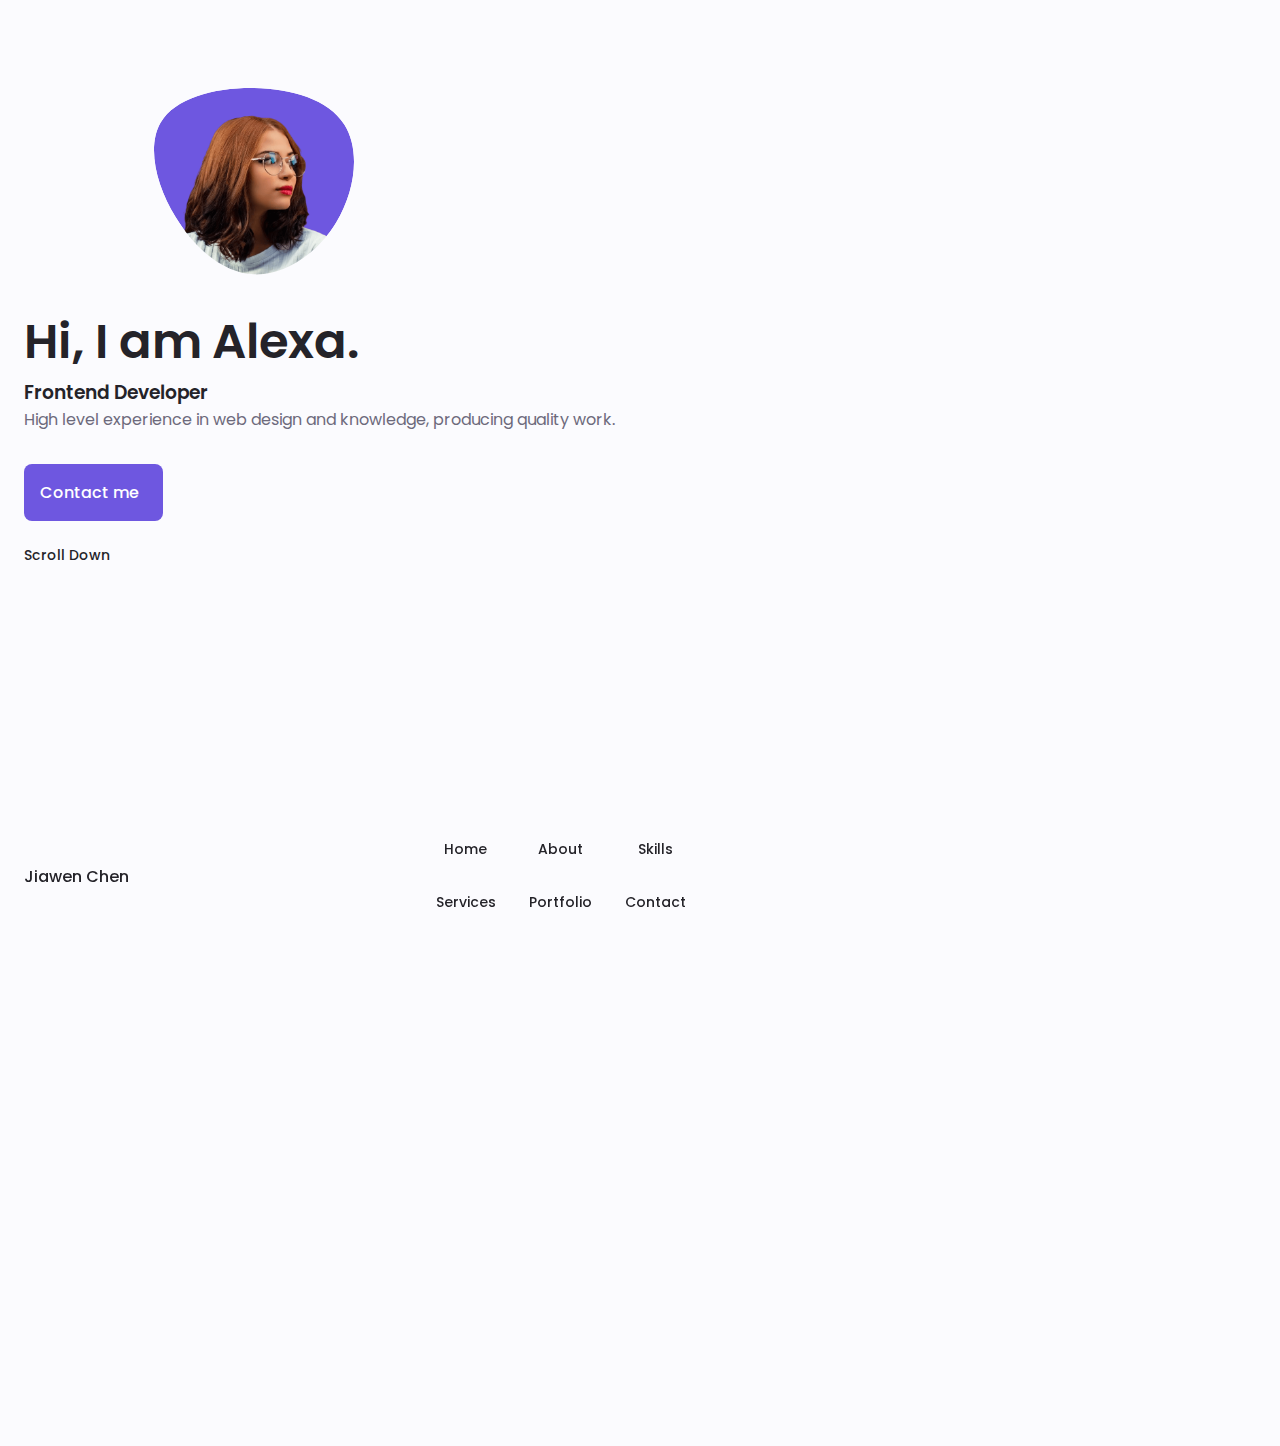
==== index.html @ 0d102b61 "initial commit" ====
<!DOCTYPE html>
    <html lang="en">
    <head>
        <meta charset="UTF-8">
        <meta name="viewport" content="width=device-width, initial-scale=1.0">

        <!--==================== UNICONS ====================-->
        <link rel="stylesheet" href="https://unicons.iconscout.com/release/v4.0.0/css/line.css">
        
        <!--==================== SWIPER CSS ====================-->
        <link rel="stylesheet" href="">
        
        <!--==================== CSS ====================-->
        <link rel="stylesheet" href="assets/css/styles.css">

        <title>Responsive Portfolio Website</title>
    </head>
    <body>
        <!--==================== HEADER ====================-->
        <header class="header" id="header">
            <nav class="nav container">
                <a href="#" class="nav__logo">Jiawen Chen</a>
                <div class="nav__menu" id="nav-menu">
                    <ul class="nav__list grid">
                        <li class="nav__item">
                            <a href="#home" class="nav__link">
                                <i class="uil uil-estate nav__icon"></i> Home
                            </a>
                        </li>
                        <li class="nav__item">
                            <a href="#about" class="nav__link">
                                <i class="uil uil-user nav__icon"></i> About
                            </a>
                        </li>
                        <li class="nav__item">
                            <a href="#skills" class="nav__link">
                                <i class="uil uil-file-alt nav__icon"></i> Skills
                            </a>
                        </li>
                        <li class="nav__item">
                            <a href="#services" class="nav__link">
                                <i class="uil uil-briefcase-alt nav__icon"></i> Services
                            </a>
                        </li>
                        <li class="nav__item">
                            <a href="#portfolio" class="nav__link">
                                <i class="uil uil-scenery nav__icon"></i> Portfolio
                            </a>
                        </li>
                        <li class="nav__item">
                            <a href="#contact" class="nav__link">
                                <i class="uil uil-message nav__icon"></i> Contact
                            </a>
                        </li>
                    </ul>
                    <i class="uil uil-times nav__close" id="nav-close"></i>
                </div>
                <div class="nav-btns">
                    <div class="nav__toggle" id="nav-toggle">
                        <i class="uil uil-apps"></i>
                    </div>
                </div>
            </nav>
            
        </header>

        <!--==================== MAIN ====================-->
        <main class="main">
            <!--==================== HOME ====================-->
            <section class="home section" id="home">
                <div class="home__container container grid">
                    <div class="home__content grid">
                        <div class="home__social">
                            <a href="" target="_blank" class="href home__social-icon">
                                <i class="uil uil-linkedin-alt"></i>
                            </a>
                            <a href="" target="_blank" class="href home__social-icon">
                                <i class="uil uil-dribbble"></i>
                            </a>
                            <a href="" target="_blank" class="href home__social-icon">
                                <i class="uil uil-github-alt"></i>
                            </a>
                        </div>
                        <div class="home__img">
                            <svg class="home__blob" viewBox="0 0 200 187" xmlns="http://www.w3.org/2000/svg" xmlns:xlink="http://www.w3.org/1999/xlink">
                                <mask id="mask0" mask-type="alpha">
                                    <path d="M190.312 36.4879C206.582 62.1187 201.309 102.826 182.328 134.186C163.346 165.547 
                                    130.807 187.559 100.226 186.353C69.6454 185.297 41.0228 161.023 21.7403 129.362C2.45775 
                                    97.8511 -7.48481 59.1033 6.67581 34.5279C20.9871 10.1032 59.7028 -0.149132 97.9666 
                                    0.00163737C136.23 0.303176 174.193 10.857 190.312 36.4879Z"/>
                                </mask>
                                <g mask="url(#mask0)">
                                    <path d="M190.312 36.4879C206.582 62.1187 201.309 102.826 182.328 134.186C163.346 
                                    165.547 130.807 187.559 100.226 186.353C69.6454 185.297 41.0228 161.023 21.7403 
                                    129.362C2.45775 97.8511 -7.48481 59.1033 6.67581 34.5279C20.9871 10.1032 59.7028 
                                    -0.149132 97.9666 0.00163737C136.23 0.303176 174.193 10.857 190.312 36.4879Z"/>
                                    <image class="home__blob-img" x="12" y="18" href="assets/img/perfil.png"/>
                                </g>
                            </svg>
                        </div>
                        <div class="home__data">
                            <h1 class="home__title">Hi, I am Alexa.</h1>
                            <h3 class="home_subtitle">Frontend Developer</h3>
                            <p class="home__description">High level experience in web design and knowledge, producing quality work.</p>
                            <a href="#contact" class="button button--flex">
                                Contact me<i class="uil uil-message button__icon"></i>
                            </a>
                        </div>  
                    </div>
                    <div class="home_scroll">
                        <a href="#about" class="home__scroll-button button--flex">
                            <i class="uil uil-mouse-alt home__scroll-mouse"></i>
                            <span class="home__scroll-name">Scroll Down</span>
                            <i class="uil uil-arrow-down home__scroll-arrow"></i>
                        </a>
                    </div>
                </div>
            </section>

            <!--==================== ABOUT ====================-->
            <section class="about section" id="about">
                
            </section>

            <!--==================== SKILLS ====================-->
            <section class="skills section" id="skills">

            </section>

            <!--==================== QUALIFICATION ====================-->
            <section class="qualification section">

            </section>

            <!--==================== SERVICES ====================-->
            <section class="services section" id="services">
                
            </section>

            <!--==================== PORTFOLIO ====================-->
            <section class="portfolio section" id="portfolio">
                
            </section>

            <!--==================== PROJECT IN MIND ====================-->
            <section class="project section">

            </section>

            <!--==================== TESTIMONIAL ====================-->
            <section class="testimonial section">
                
            </section>

            <!--==================== CONTACT ME ====================-->
            <section class="contact section" id="contact">

            </section>
        </main>

        <!--==================== FOOTER ====================-->
        <!-- <footer class="footer">
         
        </footer> -->
        
        <!--==================== SCROLL TOP ====================-->
        

        <!--==================== SWIPER JS ====================-->
        <script src=""></script>

        <!--==================== MAIN JS ====================-->
        <script src="assets/js/main.js"></script>

    
    </body>
</html>
---- assets/css/styles.css ----
/*==================== GOOGLE FONTS ====================*/
@import url('https://fonts.googleapis.com/css2?family=Poppins:wght@400;500;600&display=swap');


/*==================== VARIABLES CSS ====================*/
:root {
    --header-height: 3rem;

    /*========== Colors ==========*/
    /* Change favorite color */
    --hue-color: 250; /*Purple 250 - Green 142 - Blue 230 - Pink 340*/

    /* HSL color mode */
    --first-color: hsl(var(--hue-color), 69%, 61%);
    --first-color-second: hsl(var(--hue-color), 69%, 61%);
    --first-color-alt: hsl(var(--hue-color), 57%, 53%);
    --first-color-lighter: hsl(var(--hue-color), 92%, 85%);
    --title-color: hsl(var(--hue-color), 8%, 15%);
    --text-color: hsl(var(--hue-color), 8%, 45%);
    --text-color-light: hsl(var(--hue-color), 8%, 65%);
    --input-color: hsl(var(--hue-color), 70%, 96%);
    --body-color: hsl(var(--hue-color), 60%, 99%);
    --container-color: #fff;
    --scroll-bar-color: hsl(var(--hue-color), 12%, 90%);
    --scroll-thumb-color: hsl(var(--hue-color), 12%, 80%);

    /*========== Font and typography ==========*/
    --body-font: 'Poppins', sans-serif;

    /* .5rem = 8px, 1rem = 16px, 1.5rem = 24px ... */
    --big-font-size: 2rem;
    --h1-font-size: 1.5rem;
    --h2-font-size: 1.25rem;
    --h3-font-size: 1.125rem;
    --normal-font-size: .938rem;
    --small-font-size: .813rem;
    --smaller-font-size: .75rem;

    /*========== Font weight ==========*/
    --font-medium: 500;
    --font-semi-bold: 600;

    /*========== Margenes Bottom ==========*/
    /* .25rem = 4px, .5rem = 8px, .75rem = 12px ... */
    --mb-0-25: .25rem;
    --mb-0-5: .5rem;
    --mb-0-75: .75rem;
    --mb-1: 1rem;
    --mb-1-5: 1.5rem;
    --mb-2: 2rem;
    --mb-2-5: 2.5rem;
    --mb-3: 3rem;

    /*========== z index ==========*/
    --z-tooltip: 10;
    --z-fixed: 100;
    --z-modal: 1000;
}

/* Font size for large devices */
@media screen and (min-width: 968px) {
    :root {
        --big-font-size: 3rem;
        --h1-font-size: 2.25rem;
        --h2-font-size: 1.5rem;
        --h3-font-size: 1.25rem;
        --normal-font-size: 1rem;
        --small-font-size: .875rem;
        --smaller-font-size: .813rem;
    }
}

/*========== Variables Dark theme ==========*/


/*========== Button Dark/Light ==========*/


/*==================== BASE ====================*/
* {
  box-sizing: border-box;
  padding: 0;
  margin: 0;
}

html {
  scroll-behavior: smooth;
}

body {
  margin: 0 0 var(--header-height) 0;
  font-family: var(--body-font);
  font-size: var(--normal-font-size);
  background-color: var(--body-color);
  color: var(--text-color);
}

h1, h2, h3, h4 {
  color: var(--title-color);
  font-weight: var(--font-semi-bold);
}

ul {
  list-style: none;
}

a {
  text-decoration: none;
  color: inherit
}

img {
  max-width: 100%;
  height: auto;
}

/*==================== REUSABLE CSS CLASSES ====================*/
.section {
  padding: 2rem 0 4rem;
}

.section__title {
  font-size: var(--h1-font-size);
  color: var(--title-color);
}

.section__subtitle {
  display: block;
  font-size: var(--small-font-size);
  margin-bottom: var(--mb-3);
}

.section__title, 
.section__subtitle {
  text-align: center;
}

/*==================== LAYOUT ====================*/
.container {
  max-width: 768px;
  margin-left: var(--mb-1-5);
  margin-right: var(--mb-1-5);
}

.grid {
  display: grid;
  gap: 1.5rem;
}

.header {
  width: 100%;
  position: fixed;
  bottom: 0;
  left: 0;
  z-index: var(--z-fixed);
  background-color: var(--body-color);
}

/*==================== NAV ====================*/
.nav {
  max-width: 968px;
  height: var(--header-height);
  display: flex;
  justify-content: space-between;
  align-items: center;
}

.nav__logo,
.nav__toggle {
  color: var(--title-color);
  font-weight: var(--font-medium);
}

.nav__logo:hover {
  color: var(--first-color)
}

.nav__toggle {
  font-size: 1.1rem;
  cursor: pointer;
}

.nav__toggle:hover {
  color: var(--first-color)
}

@media screen and (max-width: 767px) {
  .nav__menu {
    position: fixed;
    /* @@@ */
    bottom: -100%;
    left: 0;
    width: 100%;
    background-color: var(--body-color);
    padding: 2rem 1.5rem 4rem;
    box-shadow: 0 -1px 4px rgba(0, 0, 0, 0.15);
    border-radius: 1.5rem 1.5rem 0 0;
    transition: .3s;
  }
}

.nav__list {
  grid-template-columns: repeat(3,1fr);
  gap: 2rem;
}

.nav__link {
  display: flex;
  flex-direction: column;
  align-items: center;
  font-size: var(--small-font-size);
  color: var(--title-color);
  font-weight: var(--font-medium);
}

.nav__link:hover {
  color: var(--first-color)
}

.nav__icon {
  font-size: 1.2rem;
}

.nav__close {
  position: absolute;
  right: 1.3rem;
  bottom: 0.5rem;
  font-size: 1.5rem;
  cursor: pointer;
  color: var(--first-color)
}


.nav__close:hover {
  color: var(--first-color-alt);
}
/* show menu */
.show-menu{
  bottom: 0;
  
}

/* Active link */


/* Change background header */


/*==================== HOME ====================*/
.home__container {
  gap: 1rem;
}

.home__content {
  grid-template-columns: .5fr 3fr;
  padding-top: 3.5rem;
  align-items: center;
}

.home__social {
  display: grid;
  grid-template-columns: max-content;
  row-gap: 1rem;
}

.home__social-icon {
  font-size: 1.25rem;
  color: var(var(--first-color))
}

.home__social-icon:hover {
  color: var(--first-color-alt);
}

.home__blob {
  width: 200px;
  fill: var(--first-color)
}

.home__blob-img {
  width: 170px;
}

.home__data {
  grid-column: 1/3;
}

.home__title {
  font-size: var(--big-font-size);
}

.home__subtitle{
  font-size: var(--h3-font-size);
  color: var(--text-color);
  font-weight: var(--font-medium);
  margin-bottom: var(--mb-0-75);
}

.home__description {
  margin-bottom: var(--mb-2);
}

.home__scroll {
  /* display: none;   */
}

.home__scroll-button{
  color: var(--first-color);
  transition: .3s;
}

.home__scroll-button:hover {
  transform: translateY(0.25rem)
}

.home__scroll-mouse {
  font-size: 2rem;
}

.home__scroll-name {
  font-size: var(--small-font-size);
  color: var(--title-color);
  font-weight: var(--font-medium);
  margin-right: var(--mb-0-25);
}

.home__scroll-arrow {
  font-size: 1.25rem;
}

/*==================== BUTTONS ====================*/
.button{
  display: inline-block;
  background-color: var(--first-color);
  color:#fff;
  padding: 1rem;
  border-radius: .5rem;
  font-weight: var(--font-medium);
}

.button:hover {
  background-color: var(--first-color-alt);
}

.button__icon {
  font-size: 1.25rem;
  margin-left: var(--mb-0-5);
  transition: 0.3s;
}

.button--flex {
  display: inline-flex;
  align-items: center;

}

/*==================== ABOUT ====================*/


/*==================== SKILLS ====================*/


/*==================== QUALIFICATION ====================*/


/*==================== SERVICES ====================*/


/* Active Modal */


/*==================== PORTFOLIO ====================*/


/*==================== PROJECT IN MIND ====================*/


/*==================== TESTIMONIAL ====================*/


/*==================== CONTACT ME ====================*/


/*==================== FOOTER ====================*/


/*========== SCROLL UP ==========*/


/* Show scroll */


/*========== SCROLL BAR ==========*/


/*==================== MEDIA QUERIES ====================*/
/* For small devices */


/* For medium devices */


/* For large devices */
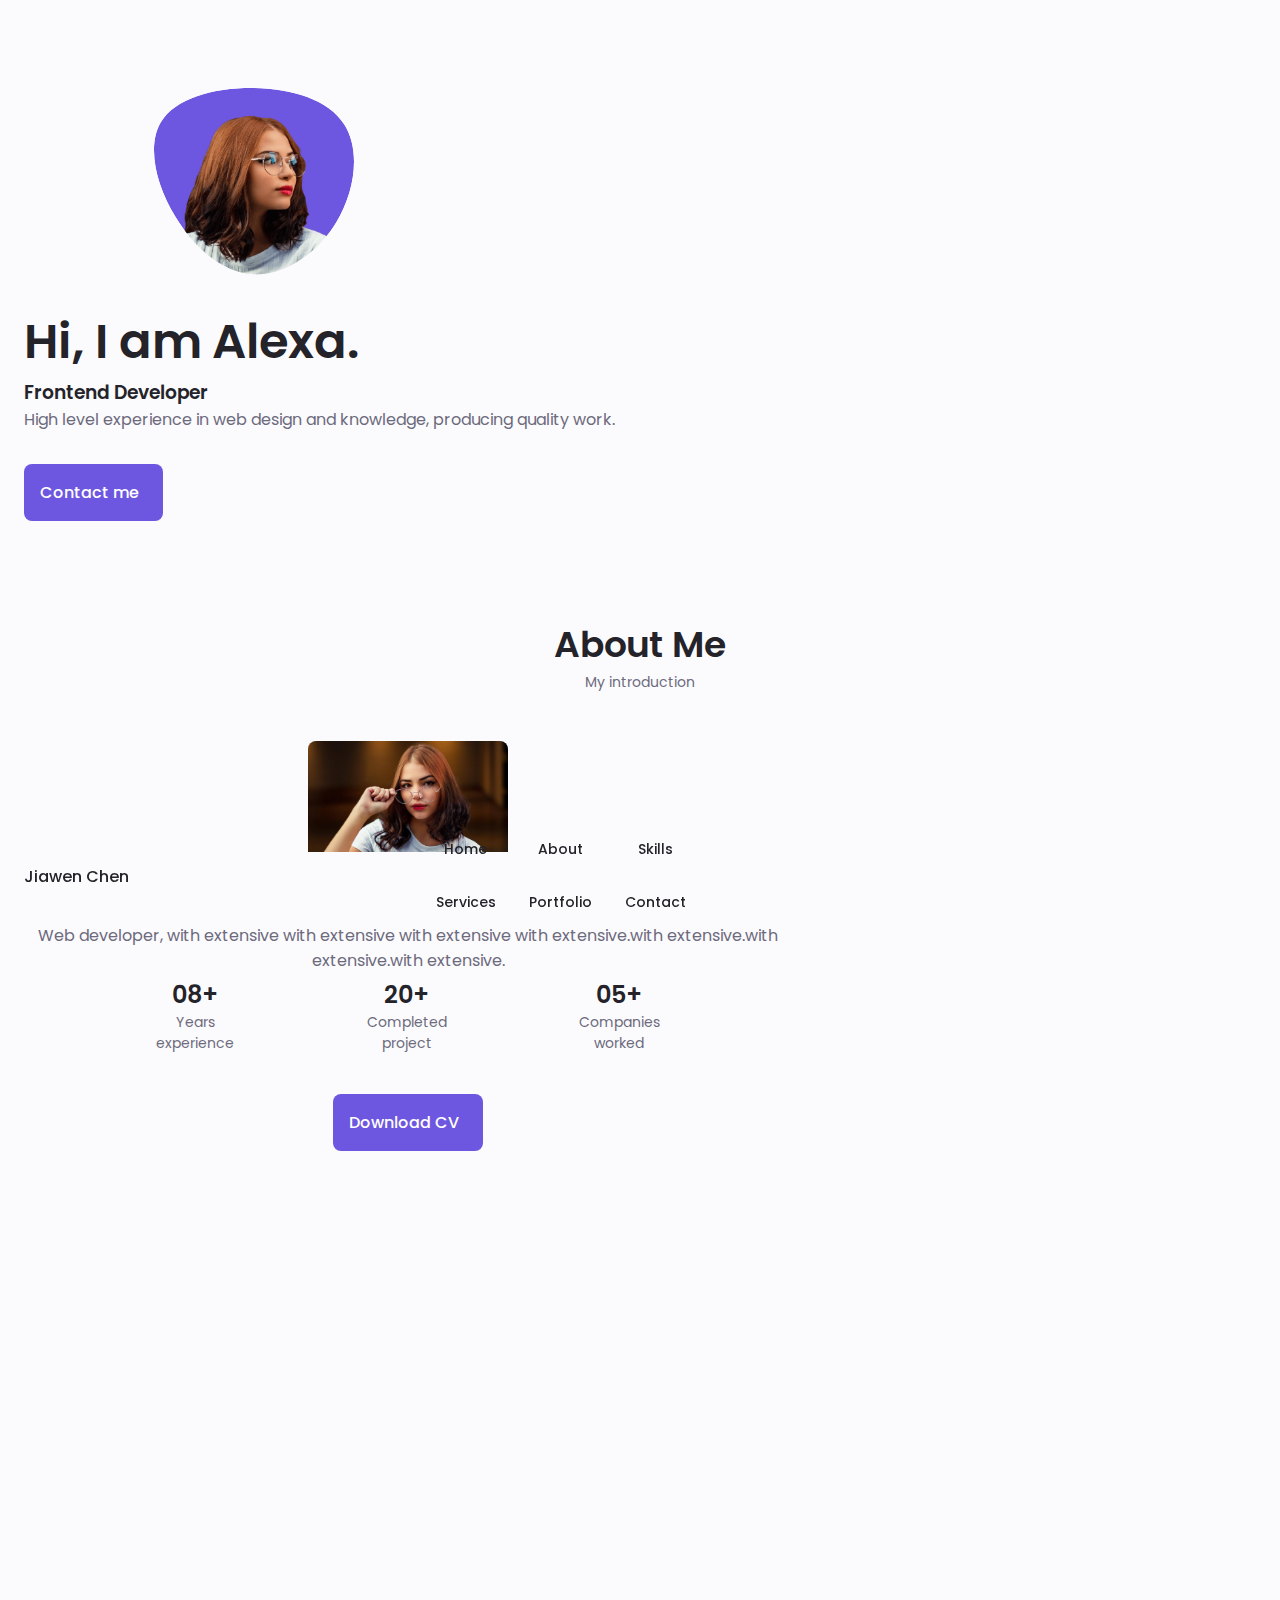
==== commit af96cd10: "about section" ====
--- a/index.html
+++ b/index.html
@@ -107,7 +107,7 @@
                             </a>
                         </div>  
                     </div>
-                    <div class="home_scroll">
+                    <div class="home__scroll">
                         <a href="#about" class="home__scroll-button button--flex">
                             <i class="uil uil-mouse-alt home__scroll-mouse"></i>
                             <span class="home__scroll-name">Scroll Down</span>
@@ -119,7 +119,33 @@
 
             <!--==================== ABOUT ====================-->
             <section class="about section" id="about">
-                
+                <h2 class="section__title">About Me</h2>
+                <span class="section__subtitle">My introduction</span>
+                <div class="about__container container grid">
+                    <img src="assets/img/about.jpg" alt="" class="about__img">
+                    <div class="about__data">
+                        <p class="about__description">Web developer, with extensive with extensive with extensive with extensive.with extensive.with extensive.with extensive.</p>
+                        <div class="about__info">
+                            <div>
+                                <span class="about__info-title">08+</span>
+                                <span class="about__info-name">Years <br> experience</span>
+                            </div>
+                            <div>
+                                <span class="about__info-title">20+</span>
+                                <span class="about__info-name">Completed <br> project</span>
+                            </div>
+                            <div>
+                                <span class="about__info-title">05+</span>
+                                <span class="about__info-name">Companies <br> worked</span>
+                            </div>
+                        </div>
+                        <div class="about__buttons">
+                            <a download href="Alexa-Cv.pdf" class="button button--flex">
+                                Download CV<i class="uil uil-download-alt button__icon"></i>
+                            </a>
+                        </div>
+                    </div>
+                </div>
             </section>
 
             <!--==================== SKILLS ====================-->
--- a/assets/css/styles.css
+++ b/assets/css/styles.css
@@ -301,7 +301,7 @@
 }
 
 .home__scroll {
-  /* display: none;   */
+  display: none;  
 }
 
 .home__scroll-button{
@@ -355,8 +355,44 @@
 }
 
 /*==================== ABOUT ====================*/
-
-
+.about__img{
+  width: 200px;
+  border-radius: .5rem;
+  justify-self: center;
+  align-self: center;
+}
+
+.about__description {
+  text-align: center;
+  margin-bottom: var(--mb-0-25);
+}
+
+.about__info {
+  display: flex;
+  justify-content: space-evenly;
+  margin-bottom: var(--mb-2-5);
+}
+
+.about__info-title {
+  font-size: var(--h2-font-size);
+  font-weight: var(--font-semi-bold);
+  color: var(--title-color);
+}
+
+.about__info-name {
+  font-size: var(--small-font-size);
+}
+
+.about__info-title,
+.about__info-name {
+  display: block;
+  text-align: center;
+}
+
+.about__buttons {
+  display: flex;
+  justify-content: center;
+}
 /*==================== SKILLS ====================*/
 
 
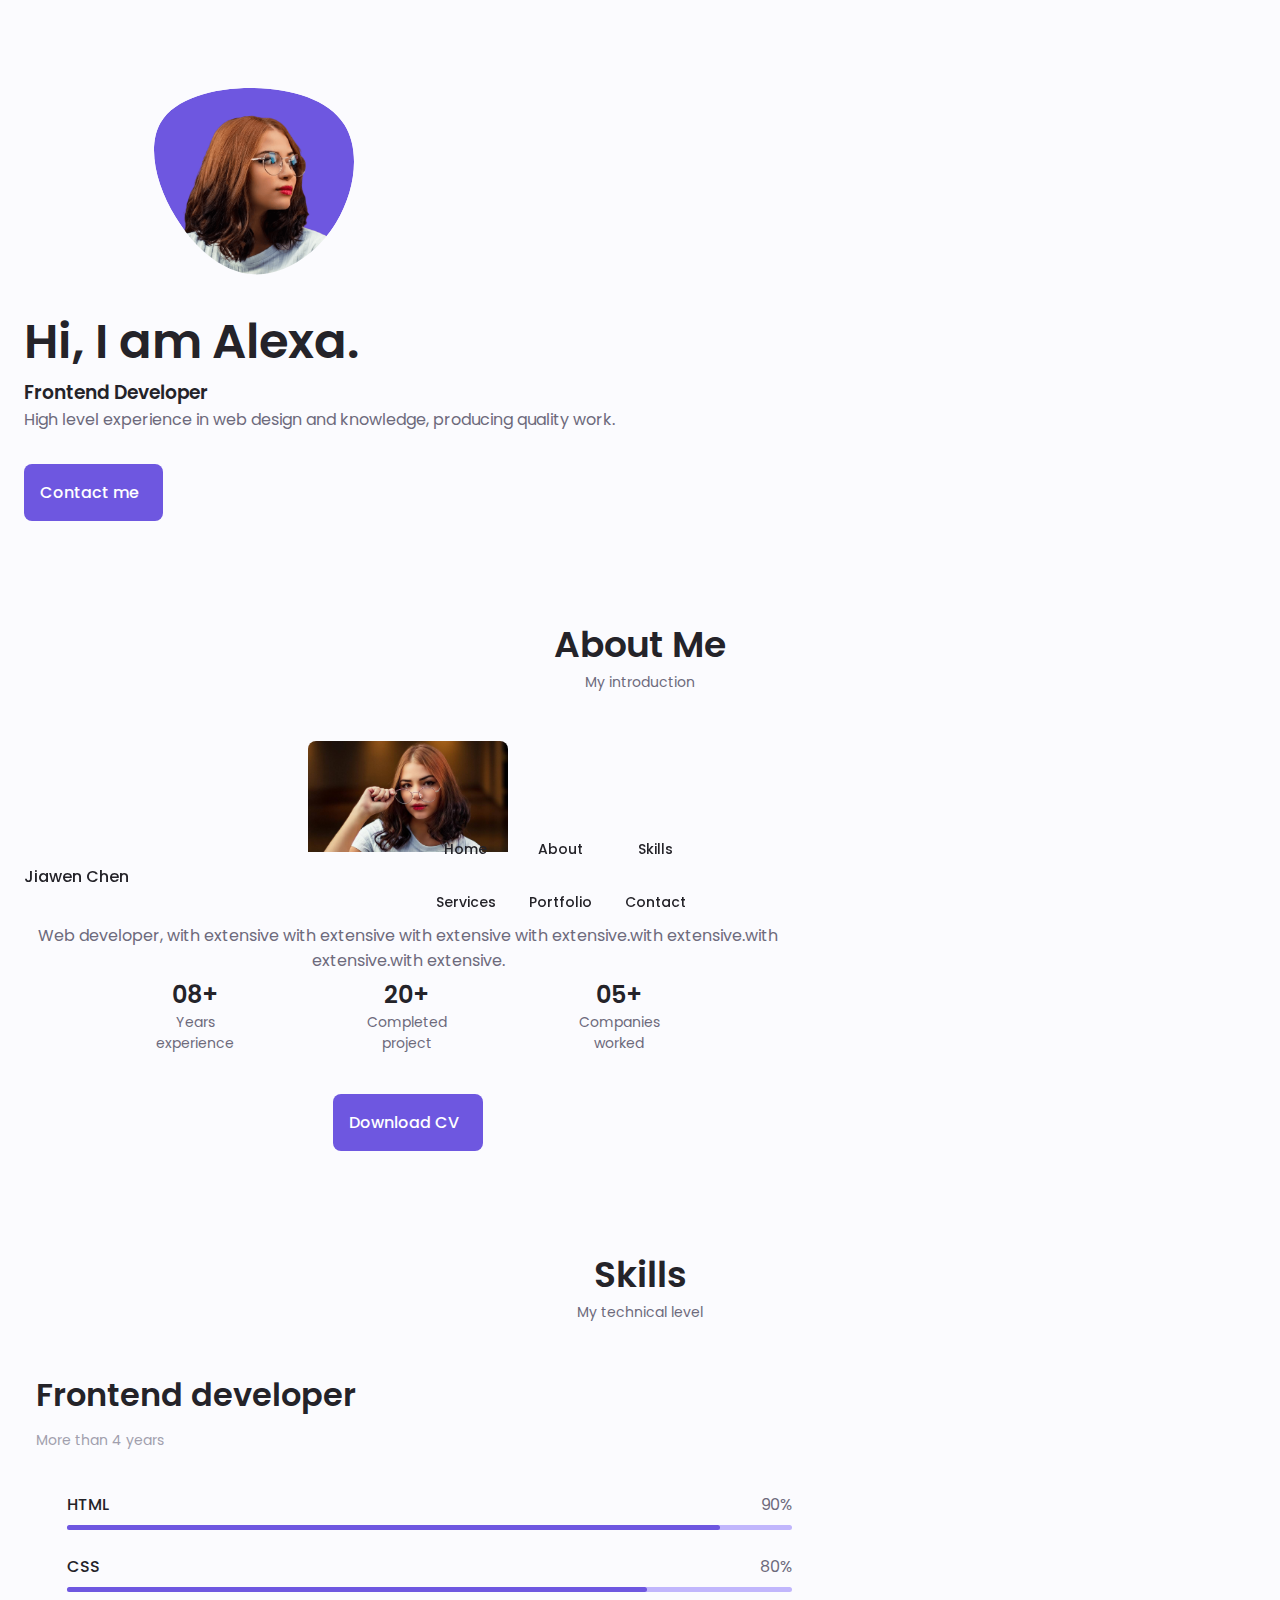
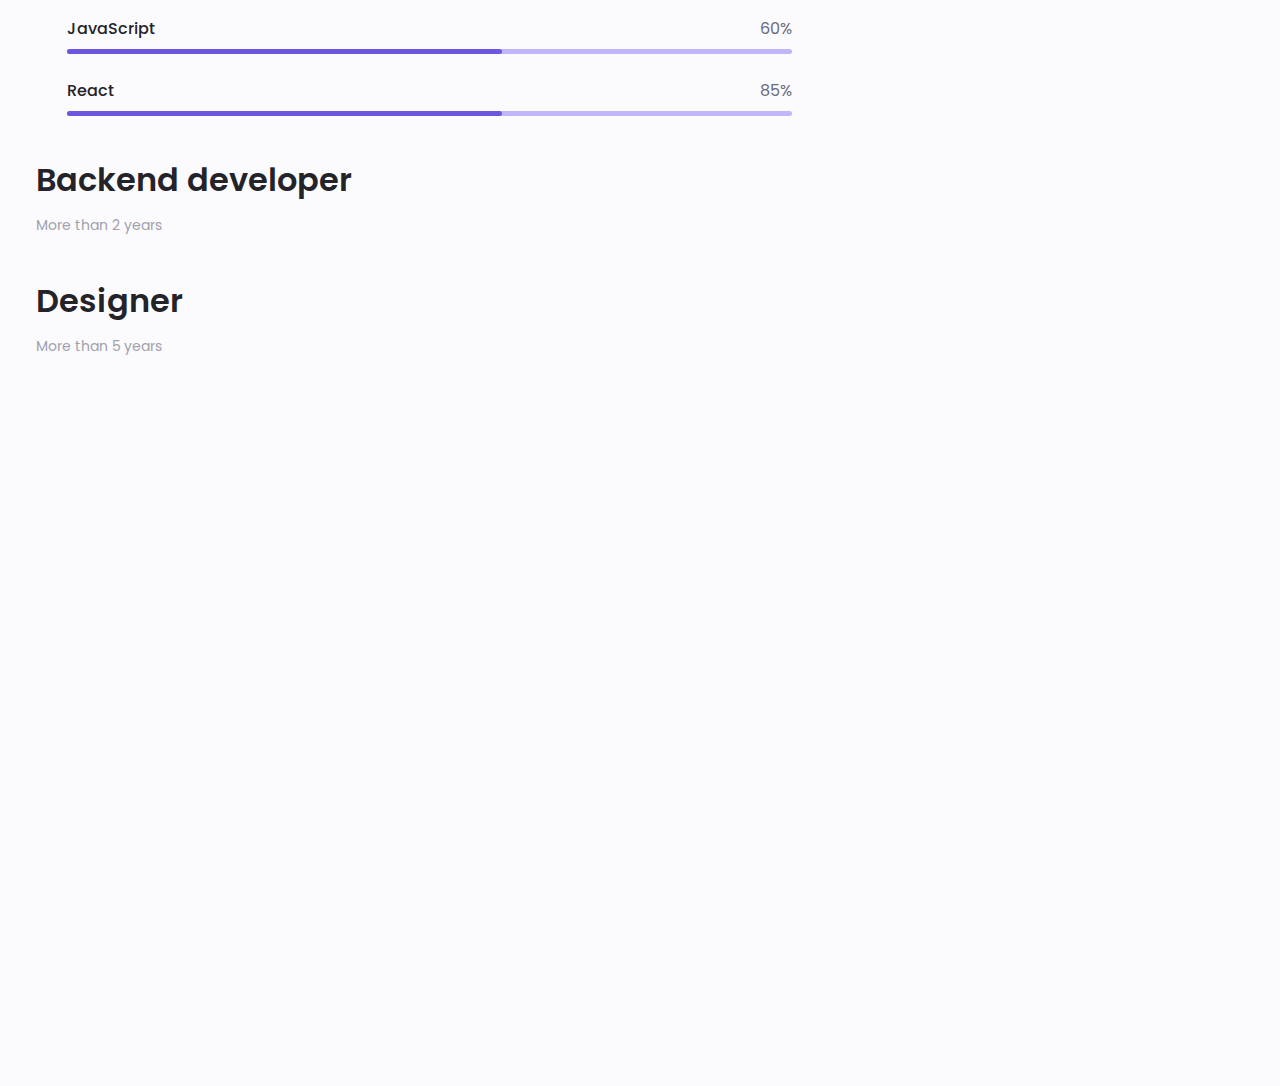
==== commit 5ae66cba: "skills section" ====
--- a/index.html
+++ b/index.html
@@ -150,7 +150,163 @@
 
             <!--==================== SKILLS ====================-->
             <section class="skills section" id="skills">
-
+                <h2 class="section__title">Skills</h2>
+                <span class="section__subtitle">My technical level</span>
+                <div class="skills__container container grid">
+                    <div>
+                        <!--==================== SKILLS 1====================-->
+                        <div class="skills__content skills__open">
+                            <div class="skills__header">
+                                <i class="uil uil-brackets-curly skills__icon"></i>
+                                <div>
+                                    <h1 class="skills__titles">Frontend developer</h1>
+                                    <span class="skills__subtitle">More than 4 years</span>
+                                </div>
+                                <i class="uil uil-angle-down skills__arrow"></i>
+                            </div>
+                            <div class="skills__list grid">
+                                <div class="skills__data">
+                                    <div class="skills__titles">
+                                        <h3 class="skills__name">HTML</h3>
+                                        <span class="skills__number">90%</span>
+                                    </div>
+                                    
+                                    <div class="skills__bar">
+                                        <span class="skills__percentage skills__html"></span>
+                                    </div>
+                                </div>
+                                <div class="skills__data">
+                                    <div class="skills__titles">
+                                        <h3 class="skills__name">CSS</h3>
+                                        <span class="skills__number">80%</span>
+                                    </div>
+                                    
+                                    <div class="skills__bar">
+                                        <span class="skills__percentage skills__css"></span>
+                                    </div>
+                                </div>
+                                <div class="skills__data">
+                                    <div class="skills__titles">
+                                        <h3 class="skills__name">JavaScript</h3>
+                                        <span class="skills__number">60%</span>
+                                    </div>
+                                    
+                                    <div class="skills__bar">
+                                        <span class="skills__percentage skills__js"></span>
+                                    </div>
+                                </div>
+                                <div class="skills__data">
+                                    <div class="skills__titles">
+                                        <h3 class="skills__name">React</h3>
+                                        <span class="skills__number">85%</span>
+                                    </div>
+                                    
+                                    <div class="skills__bar">
+                                        <span class="skills__percentage skills__react"></span>
+                                    </div>
+                                </div>
+                            </div>
+                        </div>
+                        <!--==================== SKILLS 2====================-->
+                        <div class="skills__content skills__close">
+                            <div class="skills__header">
+                                <i class="uil uil-server-network skills__icon"></i>
+                                <div>
+                                    <h1 class="skills__titles">Backend developer</h1>
+                                    <span class="skills__subtitle">More than 2 years</span>
+                                </div>
+                                <i class="uil uil-angle-down skills__arrow"></i>
+                            </div>
+                            <div class="skills__list grid">
+                                <div class="skills__data">
+                                    <div class="skills__titles">
+                                        <h3 class="skills__name">PHP</h3>
+                                        <span class="skills__number">80%</span>
+                                    </div>
+                                    
+                                    <div class="skills__bar">
+                                        <span class="skills__percentage skills__php"></span>
+                                    </div>
+                                </div>
+                                <div class="skills__data">
+                                    <div class="skills__titles">
+                                        <h3 class="skills__name">Node JS</h3>
+                                        <span class="skills__number">70%</span>
+                                    </div>
+                                    
+                                    <div class="skills__bar">
+                                        <span class="skills__percentage skills__node"></span>
+                                    </div>
+                                </div>
+                                
+                                <div class="skills__data">
+                                    <div class="skills__titles">
+                                        <h3 class="skills__name">Firebase</h3>
+                                        <span class="skills__number">90%</span>
+                                    </div>
+                                    
+                                    <div class="skills__bar">
+                                        <span class="skills__percentage skills__firebase"></span>
+                                    </div>
+                                </div>
+                                <div class="skills__data">
+                                    <div class="skills__titles">
+                                        <h3 class="skills__name">Python</h3>
+                                        <span class="skills__number">60%</span>
+                                    </div>
+                                    
+                                    <div class="skills__bar">
+                                        <span class="skills__percentage skills__python"></span>
+                                    </div>
+                                </div>
+                            </div>
+                        </div>
+                        <!--==================== SKILLS 3====================-->
+                        <div class="skills__content skills__close">
+                            <div class="skills__header">
+                                <i class="uil uil-swatchbook skills__icon"></i>
+                                <div>
+                                    <h1 class="skills__titles">Designer</h1>
+                                    <span class="skills__subtitle">More than 5 years</span>
+                                </div>
+                                <i class="uil uil-angle-down skills__arrow"></i>
+                            </div>
+                            <div class="skills__list grid">
+                                <div class="skills__data">
+                                    <div class="skills__titles">
+                                        <h3 class="skills__name">Figma</h3>
+                                        <span class="skills__number">90%</span>
+                                    </div>
+                                    
+                                    <div class="skills__bar">
+                                        <span class="skills__percentage skills__figma"></span>
+                                    </div>
+                                </div>
+                                <div class="skills__data">
+                                    <div class="skills__titles">
+                                        <h3 class="skills__name">Sketch</h3>
+                                        <span class="skills__number">85%</span>
+                                    </div>
+                                    
+                                    <div class="skills__bar">
+                                        <span class="skills__percentage skills__sketch"></span>
+                                    </div>
+                                </div>
+                                <div class="skills__data">
+                                    <div class="skills__titles">
+                                        <h3 class="skills__name">Photoshop</h3>
+                                        <span class="skills__number">85%</span>
+                                    </div>
+                                    
+                                    <div class="skills__bar">
+                                        <span class="skills__percentage skills__photoshop"></span>
+                                    </div>
+                                </div>
+                                
+                            </div>
+                        </div>
+                    </div>
+                </div>
             </section>
 
             <!--==================== QUALIFICATION ====================-->
--- a/assets/css/styles.css
+++ b/assets/css/styles.css
@@ -394,8 +394,99 @@
   justify-content: center;
 }
 /*==================== SKILLS ====================*/
-
-
+.skills__container{
+  row-gap: 0;
+}
+
+.skills__header{
+  display: flex;
+  align-items: center;
+  margin-bottom: var(--mb-2-5);
+  cursor: pointer;
+}
+
+.skills__icon,
+.skills__arrow {
+  font-size: 2rem;
+  color: var(--first-color)
+}
+
+.skills__icon{
+  margin-right: var(--mb-0-75);
+}
+
+.skills__title {
+  font-size: var(--h3-font-size);
+}
+
+.skills__subtitle{
+  font-size: var(--small-font-size);
+  color: var(--text-color-light)
+}
+
+.skills__arrow{
+  margin-left: auto;
+  transition: .4s;
+}
+
+.skills__list{
+  row-gap: 1.5rem;
+  padding-left: 2.7rem;
+}
+
+.skills__titles{
+  display: flex;
+  justify-content: space-between;
+  margin-bottom: var(--mb-0-5);
+}
+
+.skills__name{
+  font-size: var(--normal-font-size);
+  font-weight: var(--font-medium);
+}
+
+.skills__bar,
+.skills__percentage{
+  height: 5px;
+  border-radius: .25rem;
+}
+
+.skills__bar{
+  background-color: var(--first-color-lighter);
+}
+
+.skills__percentage{
+  display: block;
+  background-color: var(--first-color);
+}
+
+.skills__html {
+  width: 90%;
+}
+
+.skills__css {
+  width: 80%;
+}
+.skills__js {
+  width: 60%;
+}
+.skills__react {
+  width: 60%;
+}
+
+.skills__close .skills__list{
+  height: 0;
+  overflow: hidden;
+}
+
+.skills__open .skills__list{
+  height: max-content;
+  margin-bottom: var(--mb-2-5);
+}
+
+.skills__open .skills__arrow{
+  transform: rotate(-180deg);
+}
 /*==================== QUALIFICATION ====================*/
 
 
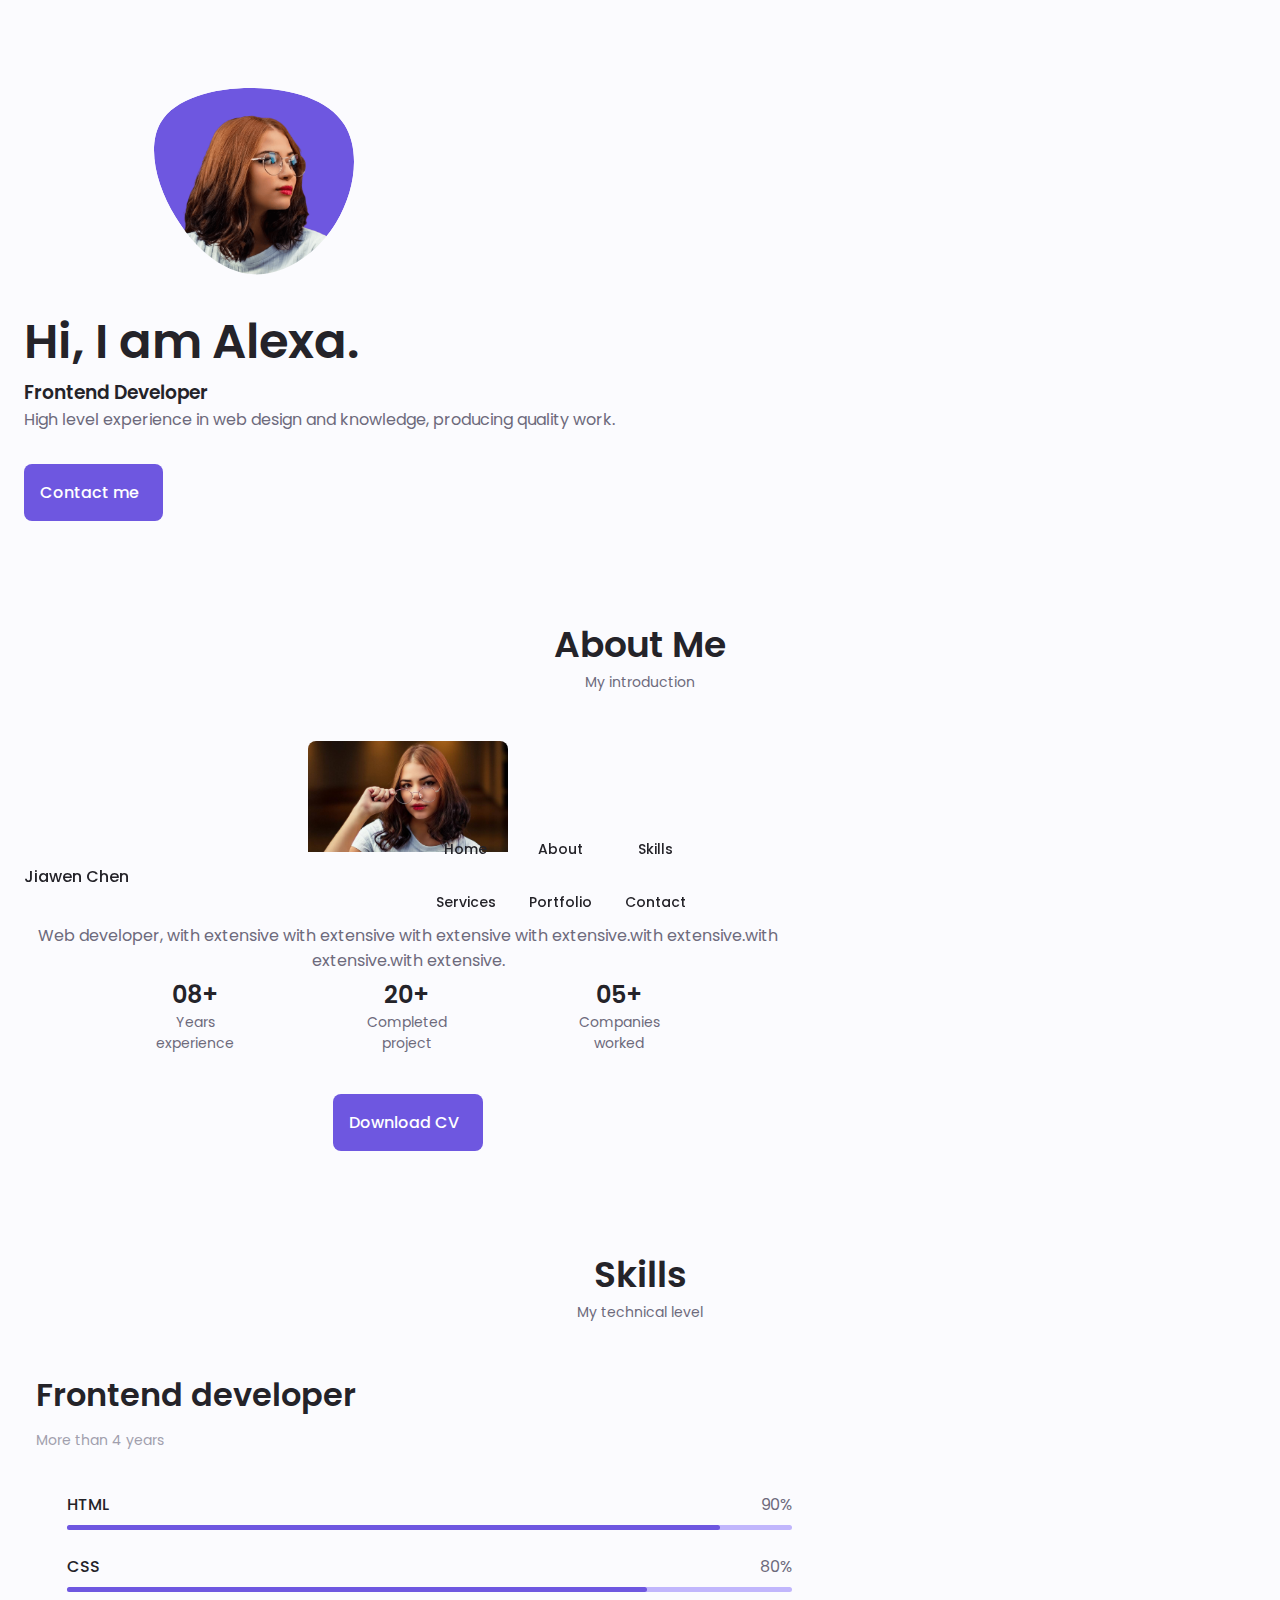
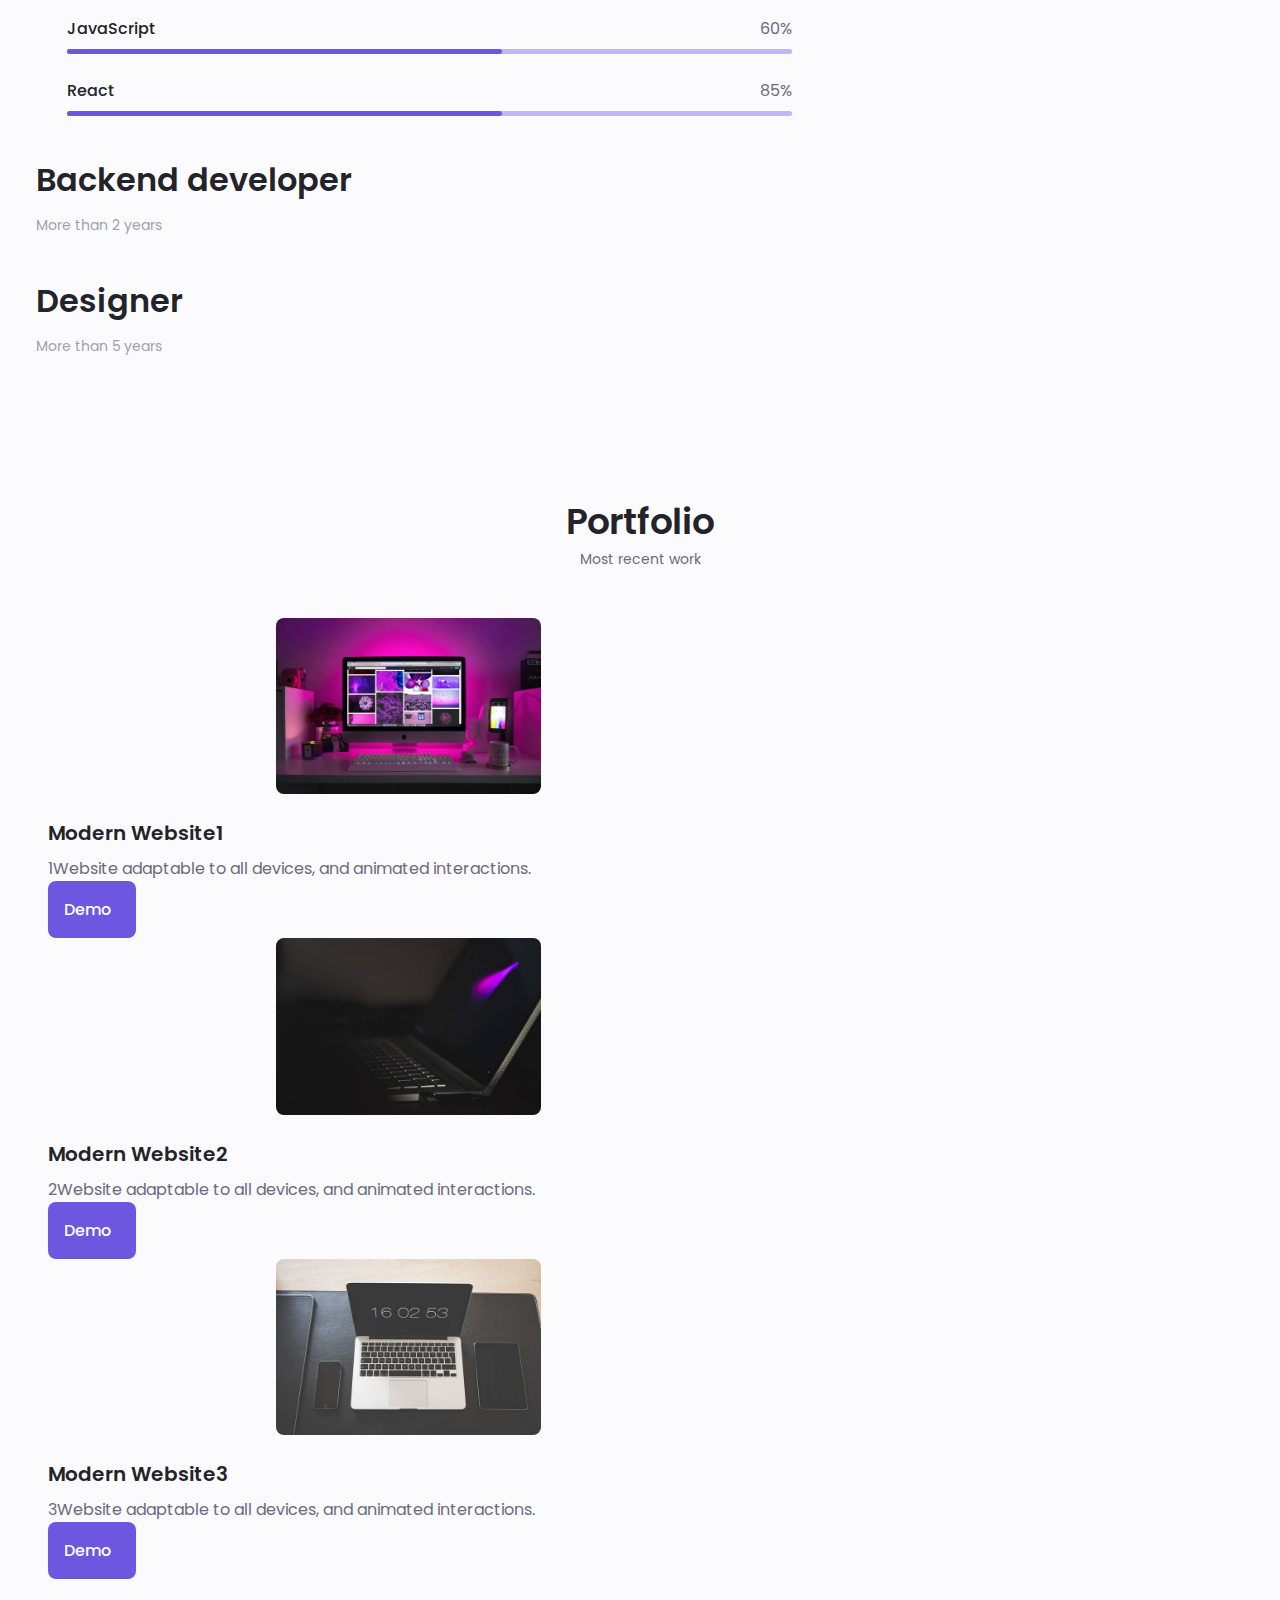
==== commit e49209e6: "portfolio" ====
--- a/index.html
+++ b/index.html
@@ -310,18 +310,59 @@
             </section>
 
             <!--==================== QUALIFICATION ====================-->
-            <section class="qualification section">
-
-            </section>
+            <!-- <section class="qualification section">
+
+            </section> -->
 
             <!--==================== SERVICES ====================-->
-            <section class="services section" id="services">
+            <!-- <section class="services section" id="services">
                 
-            </section>
+            </section> -->
 
             <!--==================== PORTFOLIO ====================-->
             <section class="portfolio section" id="portfolio">
-                
+                <h2 class="section__title">Portfolio</h2>
+                <span class="section__subtitle">Most recent work</span>
+                <div class="portfolio__container container">
+                    <div>
+                        <!--==================== PORTFOLIO 1====================-->
+                        <div class="portfolio__content grid">
+                            <img src="assets/img/portfolio1.jpg" alt="" class="portfolio__img">
+                            <div class="portfolio__data">
+                                <h3 class="portfolio__title">Modern Website1</h3>
+                                <p class="portfolio__description">1Website adaptable to all devices, and animated interactions.</p>
+                                <a href="#" class="button button--flex button--small portfolio__button">
+                                    Demo
+                                    <i class="uil uil-arrow-right button__icon"></i>
+                                </a>
+                            </div>
+                        </div>
+                        <!--==================== PORTFOLIO 2====================-->
+                        <div class="portfolio__content grid">
+                            <img src="assets/img/portfolio2.jpg" alt="" class="portfolio__img">
+                            <div class="portfolio__data">
+                                <h3 class="portfolio__title">Modern Website2</h3>
+                                <p class="portfolio__description">2Website adaptable to all devices, and animated interactions.</p>
+                                <a href="#" class="button button--flex button--small portfolio__button">
+                                    Demo
+                                    <i class="uil uil-arrow-right button__icon"></i>
+                                </a>
+                            </div>
+                        </div>
+                        <!--==================== PORTFOLIO 3====================-->
+                        <div class="portfolio__content grid">
+                            <img src="assets/img/portfolio3.jpg" alt="" class="portfolio__img">
+                            <div class="portfolio__data">
+                                <h3 class="portfolio__title">Modern Website3</h3>
+                                <p class="portfolio__description">3Website adaptable to all devices, and animated interactions.</p>
+                                <a href="#" class="button button--flex button--small portfolio__button">
+                                    Demo
+                                    <i class="uil uil-arrow-right button__icon"></i>
+                                </a>
+                            </div>
+                        </div>
+                    </div>
+                </div>
             </section>
 
             <!--==================== PROJECT IN MIND ====================-->
--- a/assets/css/styles.css
+++ b/assets/css/styles.css
@@ -497,6 +497,39 @@
 
 
 /*==================== PORTFOLIO ====================*/
+.portfolio__container{
+  overflow: initial;
+}
+
+.portfolio__content{
+  padding: 0 1.5rem;
+}
+
+.portfolio__img {
+  width: 265px;
+  border-radius: .5rem;
+  justify-self: center;
+}
+
+.portfolio__title{
+  font-size: var(--h3-font-size);
+  margin-bottom: var(--mb-0-5);
+}
+
+/* 1.30.42 */
+
+
+
+
+
+
+
+
+
+
+
+
+
 
 
 /*==================== PROJECT IN MIND ====================*/
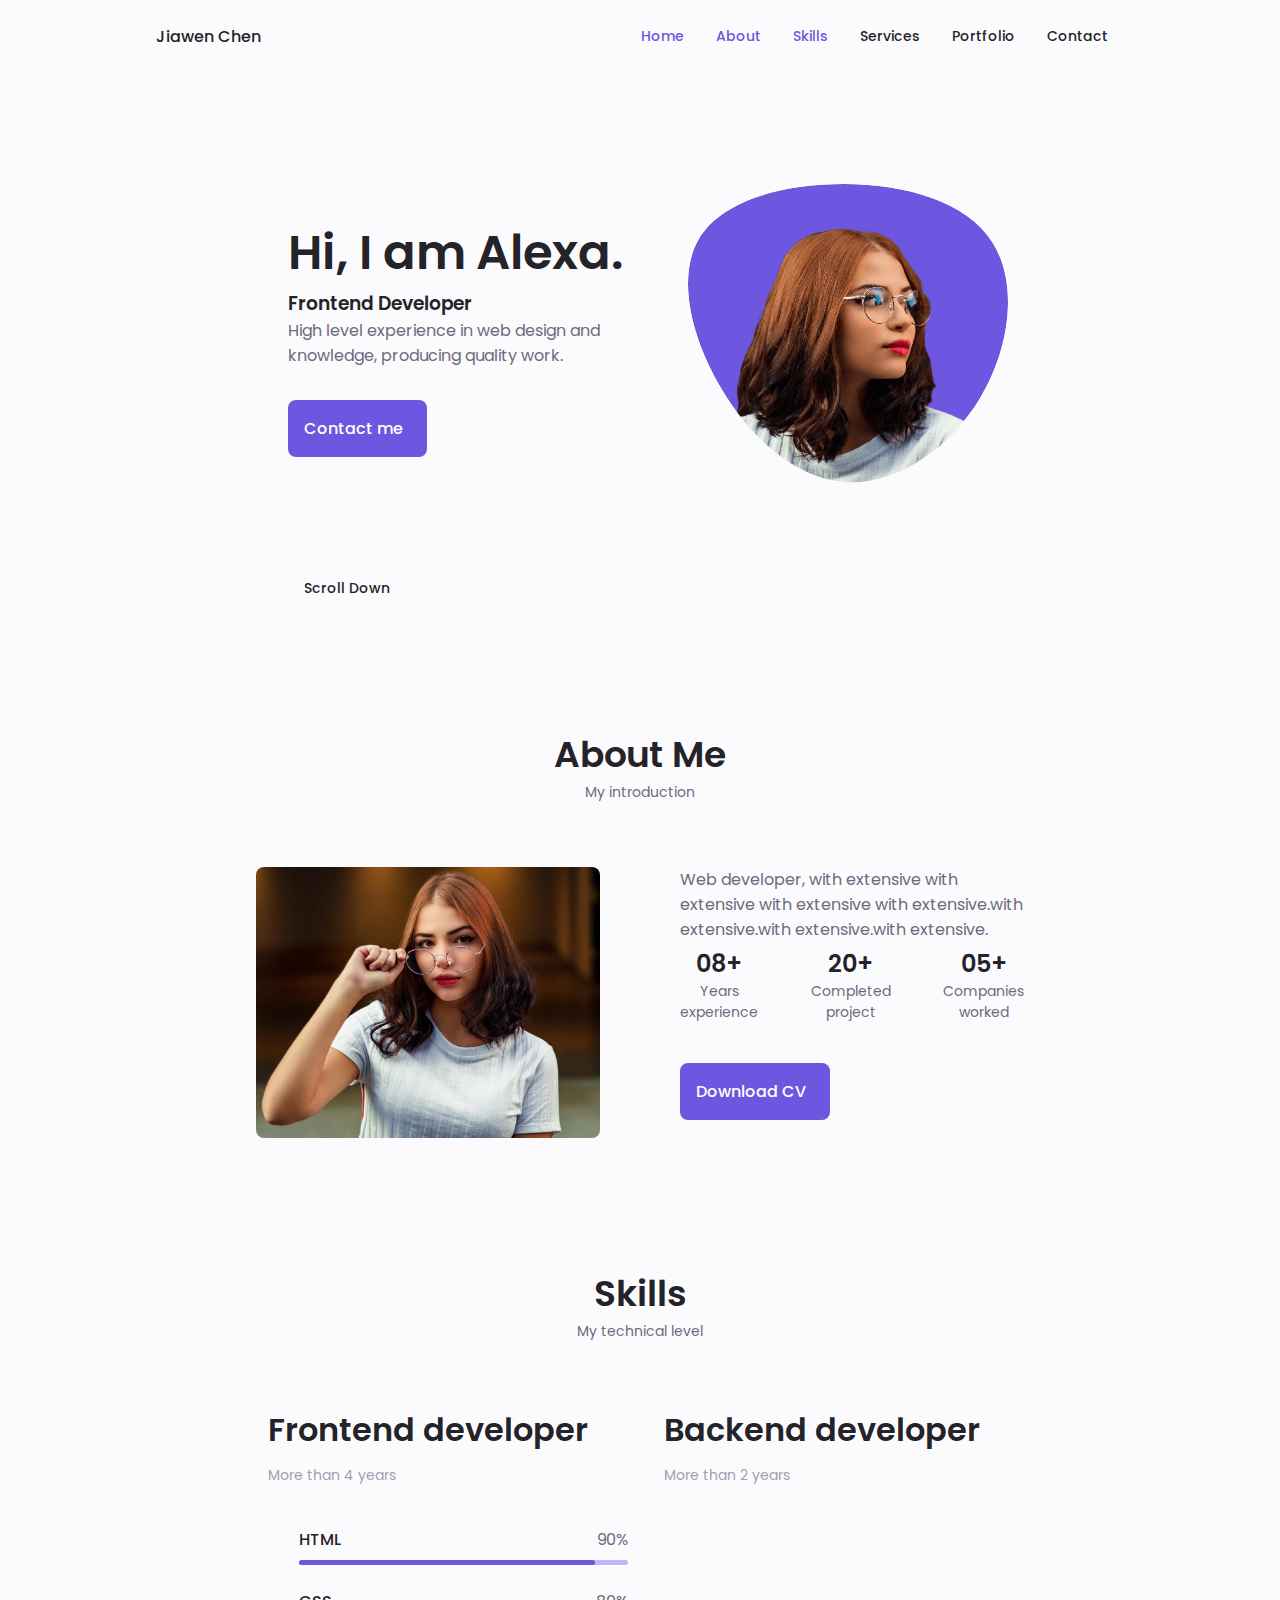
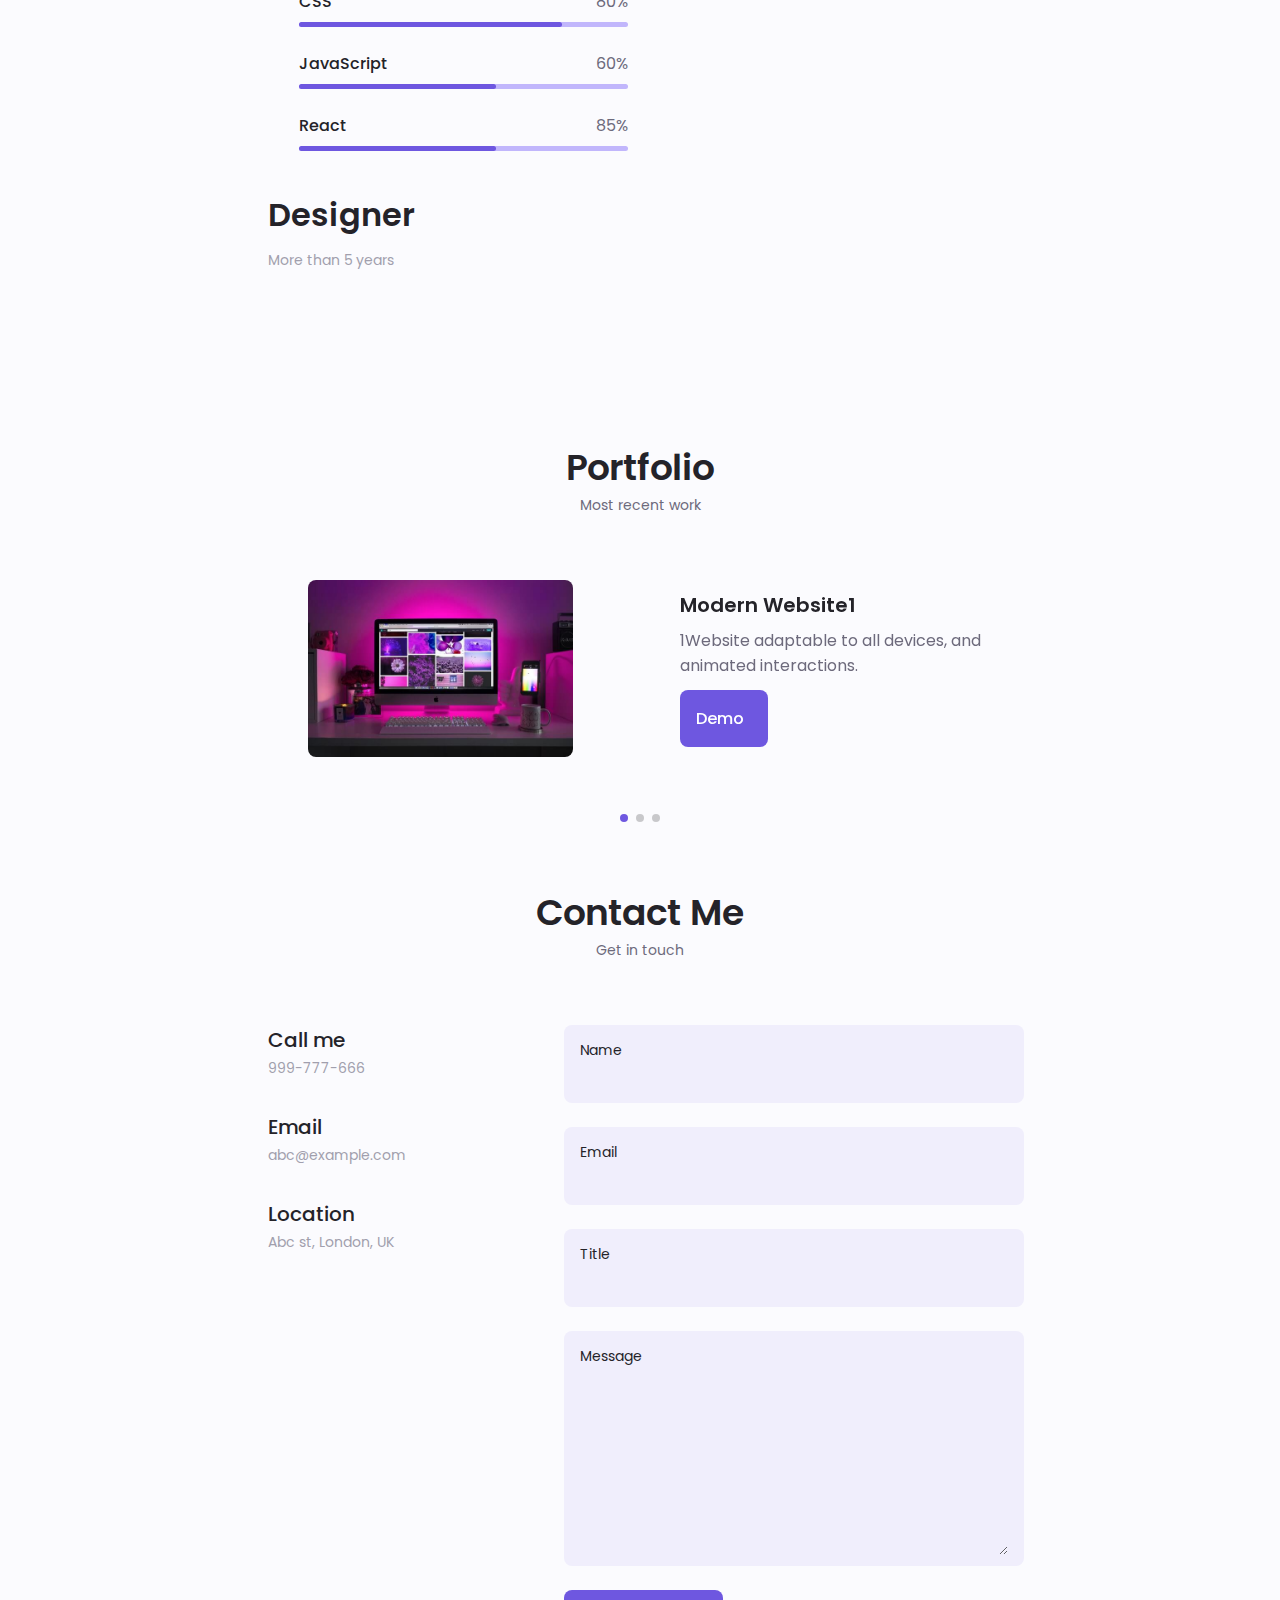
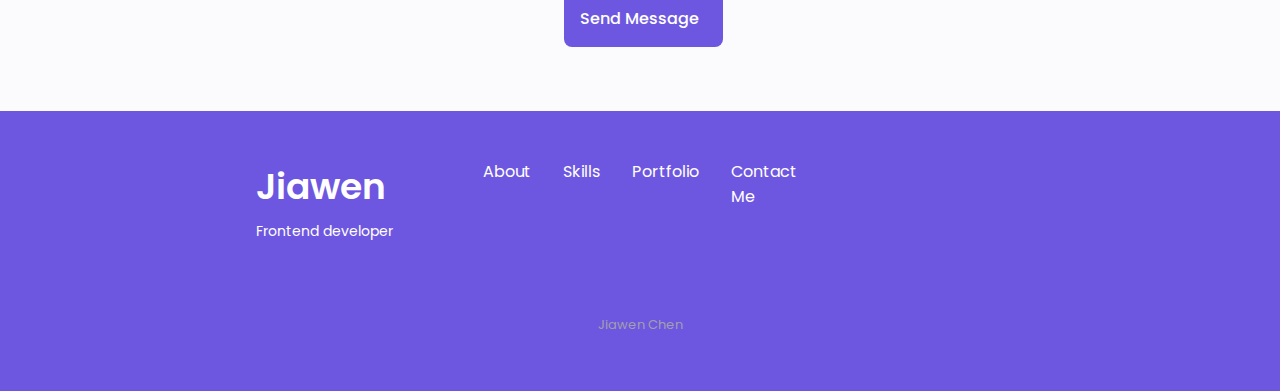
==== commit b83c1530: "complete website" ====
--- a/index.html
+++ b/index.html
@@ -8,7 +8,7 @@
         <link rel="stylesheet" href="https://unicons.iconscout.com/release/v4.0.0/css/line.css">
         
         <!--==================== SWIPER CSS ====================-->
-        <link rel="stylesheet" href="">
+        <link rel="stylesheet" href="assets/css/swiper-bundle.min.css">
         
         <!--==================== CSS ====================-->
         <link rel="stylesheet" href="assets/css/styles.css">
@@ -23,17 +23,17 @@
                 <div class="nav__menu" id="nav-menu">
                     <ul class="nav__list grid">
                         <li class="nav__item">
-                            <a href="#home" class="nav__link">
+                            <a href="#home" class="nav__link active-link">
                                 <i class="uil uil-estate nav__icon"></i> Home
                             </a>
                         </li>
                         <li class="nav__item">
-                            <a href="#about" class="nav__link">
+                            <a href="#about" class="nav__link active-link">
                                 <i class="uil uil-user nav__icon"></i> About
                             </a>
                         </li>
                         <li class="nav__item">
-                            <a href="#skills" class="nav__link">
+                            <a href="#skills" class="nav__link active-link">
                                 <i class="uil uil-file-alt nav__icon"></i> Skills
                             </a>
                         </li>
@@ -153,159 +153,158 @@
                 <h2 class="section__title">Skills</h2>
                 <span class="section__subtitle">My technical level</span>
                 <div class="skills__container container grid">
-                    <div>
-                        <!--==================== SKILLS 1====================-->
-                        <div class="skills__content skills__open">
-                            <div class="skills__header">
-                                <i class="uil uil-brackets-curly skills__icon"></i>
-                                <div>
-                                    <h1 class="skills__titles">Frontend developer</h1>
-                                    <span class="skills__subtitle">More than 4 years</span>
-                                </div>
-                                <i class="uil uil-angle-down skills__arrow"></i>
-                            </div>
-                            <div class="skills__list grid">
-                                <div class="skills__data">
-                                    <div class="skills__titles">
-                                        <h3 class="skills__name">HTML</h3>
-                                        <span class="skills__number">90%</span>
-                                    </div>
-                                    
-                                    <div class="skills__bar">
-                                        <span class="skills__percentage skills__html"></span>
-                                    </div>
-                                </div>
-                                <div class="skills__data">
-                                    <div class="skills__titles">
-                                        <h3 class="skills__name">CSS</h3>
-                                        <span class="skills__number">80%</span>
-                                    </div>
-                                    
-                                    <div class="skills__bar">
-                                        <span class="skills__percentage skills__css"></span>
-                                    </div>
-                                </div>
-                                <div class="skills__data">
-                                    <div class="skills__titles">
-                                        <h3 class="skills__name">JavaScript</h3>
-                                        <span class="skills__number">60%</span>
-                                    </div>
-                                    
-                                    <div class="skills__bar">
-                                        <span class="skills__percentage skills__js"></span>
-                                    </div>
-                                </div>
-                                <div class="skills__data">
-                                    <div class="skills__titles">
-                                        <h3 class="skills__name">React</h3>
-                                        <span class="skills__number">85%</span>
-                                    </div>
-                                    
-                                    <div class="skills__bar">
-                                        <span class="skills__percentage skills__react"></span>
-                                    </div>
-                                </div>
-                            </div>
-                        </div>
-                        <!--==================== SKILLS 2====================-->
-                        <div class="skills__content skills__close">
-                            <div class="skills__header">
-                                <i class="uil uil-server-network skills__icon"></i>
-                                <div>
-                                    <h1 class="skills__titles">Backend developer</h1>
-                                    <span class="skills__subtitle">More than 2 years</span>
-                                </div>
-                                <i class="uil uil-angle-down skills__arrow"></i>
-                            </div>
-                            <div class="skills__list grid">
-                                <div class="skills__data">
-                                    <div class="skills__titles">
-                                        <h3 class="skills__name">PHP</h3>
-                                        <span class="skills__number">80%</span>
-                                    </div>
-                                    
-                                    <div class="skills__bar">
-                                        <span class="skills__percentage skills__php"></span>
-                                    </div>
-                                </div>
-                                <div class="skills__data">
-                                    <div class="skills__titles">
-                                        <h3 class="skills__name">Node JS</h3>
-                                        <span class="skills__number">70%</span>
-                                    </div>
-                                    
-                                    <div class="skills__bar">
-                                        <span class="skills__percentage skills__node"></span>
-                                    </div>
-                                </div>
-                                
-                                <div class="skills__data">
-                                    <div class="skills__titles">
-                                        <h3 class="skills__name">Firebase</h3>
-                                        <span class="skills__number">90%</span>
-                                    </div>
-                                    
-                                    <div class="skills__bar">
-                                        <span class="skills__percentage skills__firebase"></span>
-                                    </div>
-                                </div>
-                                <div class="skills__data">
-                                    <div class="skills__titles">
-                                        <h3 class="skills__name">Python</h3>
-                                        <span class="skills__number">60%</span>
-                                    </div>
-                                    
-                                    <div class="skills__bar">
-                                        <span class="skills__percentage skills__python"></span>
-                                    </div>
-                                </div>
-                            </div>
-                        </div>
-                        <!--==================== SKILLS 3====================-->
-                        <div class="skills__content skills__close">
-                            <div class="skills__header">
-                                <i class="uil uil-swatchbook skills__icon"></i>
-                                <div>
-                                    <h1 class="skills__titles">Designer</h1>
-                                    <span class="skills__subtitle">More than 5 years</span>
-                                </div>
-                                <i class="uil uil-angle-down skills__arrow"></i>
-                            </div>
-                            <div class="skills__list grid">
-                                <div class="skills__data">
-                                    <div class="skills__titles">
-                                        <h3 class="skills__name">Figma</h3>
-                                        <span class="skills__number">90%</span>
-                                    </div>
-                                    
-                                    <div class="skills__bar">
-                                        <span class="skills__percentage skills__figma"></span>
-                                    </div>
-                                </div>
-                                <div class="skills__data">
-                                    <div class="skills__titles">
-                                        <h3 class="skills__name">Sketch</h3>
-                                        <span class="skills__number">85%</span>
-                                    </div>
-                                    
-                                    <div class="skills__bar">
-                                        <span class="skills__percentage skills__sketch"></span>
-                                    </div>
-                                </div>
-                                <div class="skills__data">
-                                    <div class="skills__titles">
-                                        <h3 class="skills__name">Photoshop</h3>
-                                        <span class="skills__number">85%</span>
-                                    </div>
-                                    
-                                    <div class="skills__bar">
-                                        <span class="skills__percentage skills__photoshop"></span>
-                                    </div>
-                                </div>
-                                
-                            </div>
-                        </div>
-                    </div>
+                    <!--==================== SKILLS 1====================-->
+                    <div class="skills__content skills__open">
+                        <div class="skills__header">
+                            <i class="uil uil-brackets-curly skills__icon"></i>
+                            <div>
+                                <h1 class="skills__titles">Frontend developer</h1>
+                                <span class="skills__subtitle">More than 4 years</span>
+                            </div>
+                            <i class="uil uil-angle-down skills__arrow"></i>
+                        </div>
+                        <div class="skills__list grid">
+                            <div class="skills__data">
+                                <div class="skills__titles">
+                                    <h3 class="skills__name">HTML</h3>
+                                    <span class="skills__number">90%</span>
+                                </div>
+                                
+                                <div class="skills__bar">
+                                    <span class="skills__percentage skills__html"></span>
+                                </div>
+                            </div>
+                            <div class="skills__data">
+                                <div class="skills__titles">
+                                    <h3 class="skills__name">CSS</h3>
+                                    <span class="skills__number">80%</span>
+                                </div>
+                                
+                                <div class="skills__bar">
+                                    <span class="skills__percentage skills__css"></span>
+                                </div>
+                            </div>
+                            <div class="skills__data">
+                                <div class="skills__titles">
+                                    <h3 class="skills__name">JavaScript</h3>
+                                    <span class="skills__number">60%</span>
+                                </div>
+                                
+                                <div class="skills__bar">
+                                    <span class="skills__percentage skills__js"></span>
+                                </div>
+                            </div>
+                            <div class="skills__data">
+                                <div class="skills__titles">
+                                    <h3 class="skills__name">React</h3>
+                                    <span class="skills__number">85%</span>
+                                </div>
+                                
+                                <div class="skills__bar">
+                                    <span class="skills__percentage skills__react"></span>
+                                </div>
+                            </div>
+                        </div>
+                    </div>
+                    <!--==================== SKILLS 2====================-->
+                    <div class="skills__content skills__close">
+                        <div class="skills__header">
+                            <i class="uil uil-server-network skills__icon"></i>
+                            <div>
+                                <h1 class="skills__titles">Backend developer</h1>
+                                <span class="skills__subtitle">More than 2 years</span>
+                            </div>
+                            <i class="uil uil-angle-down skills__arrow"></i>
+                        </div>
+                        <div class="skills__list grid">
+                            <div class="skills__data">
+                                <div class="skills__titles">
+                                    <h3 class="skills__name">PHP</h3>
+                                    <span class="skills__number">80%</span>
+                                </div>
+                                
+                                <div class="skills__bar">
+                                    <span class="skills__percentage skills__php"></span>
+                                </div>
+                            </div>
+                            <div class="skills__data">
+                                <div class="skills__titles">
+                                    <h3 class="skills__name">Node JS</h3>
+                                    <span class="skills__number">70%</span>
+                                </div>
+                                
+                                <div class="skills__bar">
+                                    <span class="skills__percentage skills__node"></span>
+                                </div>
+                            </div>
+                            
+                            <div class="skills__data">
+                                <div class="skills__titles">
+                                    <h3 class="skills__name">Firebase</h3>
+                                    <span class="skills__number">90%</span>
+                                </div>
+                                
+                                <div class="skills__bar">
+                                    <span class="skills__percentage skills__firebase"></span>
+                                </div>
+                            </div>
+                            <div class="skills__data">
+                                <div class="skills__titles">
+                                    <h3 class="skills__name">Python</h3>
+                                    <span class="skills__number">60%</span>
+                                </div>
+                                
+                                <div class="skills__bar">
+                                    <span class="skills__percentage skills__python"></span>
+                                </div>
+                            </div>
+                        </div>
+                    </div>
+                    <!--==================== SKILLS 3====================-->
+                    <div class="skills__content skills__close">
+                        <div class="skills__header">
+                            <i class="uil uil-swatchbook skills__icon"></i>
+                            <div>
+                                <h1 class="skills__titles">Designer</h1>
+                                <span class="skills__subtitle">More than 5 years</span>
+                            </div>
+                            <i class="uil uil-angle-down skills__arrow"></i>
+                        </div>
+                        <div class="skills__list grid">
+                            <div class="skills__data">
+                                <div class="skills__titles">
+                                    <h3 class="skills__name">Figma</h3>
+                                    <span class="skills__number">90%</span>
+                                </div>
+                                
+                                <div class="skills__bar">
+                                    <span class="skills__percentage skills__figma"></span>
+                                </div>
+                            </div>
+                            <div class="skills__data">
+                                <div class="skills__titles">
+                                    <h3 class="skills__name">Sketch</h3>
+                                    <span class="skills__number">85%</span>
+                                </div>
+                                
+                                <div class="skills__bar">
+                                    <span class="skills__percentage skills__sketch"></span>
+                                </div>
+                            </div>
+                            <div class="skills__data">
+                                <div class="skills__titles">
+                                    <h3 class="skills__name">Photoshop</h3>
+                                    <span class="skills__number">85%</span>
+                                </div>
+                                
+                                <div class="skills__bar">
+                                    <span class="skills__percentage skills__photoshop"></span>
+                                </div>
+                            </div>
+                            
+                        </div>
+                    </div>
+                    
                 </div>
             </section>
 
@@ -323,10 +322,10 @@
             <section class="portfolio section" id="portfolio">
                 <h2 class="section__title">Portfolio</h2>
                 <span class="section__subtitle">Most recent work</span>
-                <div class="portfolio__container container">
-                    <div>
+                <div class="portfolio__container container swiper-container">
+                    <div class="swiper-wrapper">
                         <!--==================== PORTFOLIO 1====================-->
-                        <div class="portfolio__content grid">
+                        <div class="portfolio__content grid swiper-slide">
                             <img src="assets/img/portfolio1.jpg" alt="" class="portfolio__img">
                             <div class="portfolio__data">
                                 <h3 class="portfolio__title">Modern Website1</h3>
@@ -338,7 +337,7 @@
                             </div>
                         </div>
                         <!--==================== PORTFOLIO 2====================-->
-                        <div class="portfolio__content grid">
+                        <div class="portfolio__content grid swiper-slide">
                             <img src="assets/img/portfolio2.jpg" alt="" class="portfolio__img">
                             <div class="portfolio__data">
                                 <h3 class="portfolio__title">Modern Website2</h3>
@@ -350,7 +349,7 @@
                             </div>
                         </div>
                         <!--==================== PORTFOLIO 3====================-->
-                        <div class="portfolio__content grid">
+                        <div class="portfolio__content grid swiper-slide">
                             <img src="assets/img/portfolio3.jpg" alt="" class="portfolio__img">
                             <div class="portfolio__data">
                                 <h3 class="portfolio__title">Modern Website3</h3>
@@ -362,35 +361,132 @@
                             </div>
                         </div>
                     </div>
+                    <!-- add arrows -->
+                    <div class="swiper-button-next">
+                        <i class="uil uil-angle-right-b swiper-portfolio-icon"></i>
+                    </div>
+                    <div class="swiper-button-prev">
+                        <i class="uil uil-angle-left-b swiper-portfolio-icon"></i>
+                    </div>
+                    <!-- add pagination -->
+                    <div class="swiper-pagination"></div>
                 </div>
             </section>
 
             <!--==================== PROJECT IN MIND ====================-->
-            <section class="project section">
-
-            </section>
+            <!-- <section class="project section">
+
+            </section> -->
 
             <!--==================== TESTIMONIAL ====================-->
-            <section class="testimonial section">
+            <!-- <section class="testimonial section">
                 
-            </section>
+            </section> -->
 
             <!--==================== CONTACT ME ====================-->
             <section class="contact section" id="contact">
-
+                <h2 class="section__title">Contact Me</h2>
+                <span class="section__subtitle">Get in touch</span>
+                <div class="contact__container container grid">
+                    <div>
+                        <div class="contact__information">
+                            <i class="uil uil-phone contact__icon"></i>
+                            <div>
+                                <h3 class="contact__title">Call me</h3>
+                                <span class="contact__subtitle">999-777-666</span>
+                            </div>
+                        </div>
+                        <div class="contact__information">
+                            <i class="uil uil-envelope contact__icon"></i>
+                            <div>
+                                <h3 class="contact__title">Email</h3>
+                                <span class="contact__subtitle">abc@example.com</span>
+                            </div>
+                        </div>
+                        <div class="contact__information">
+                            <i class="uil uil-map contact__icon"></i>
+                            <div>
+                                <h3 class="contact__title">Location</h3>
+                                <span class="contact__subtitle">Abc st, London, UK</span>
+                            </div>
+                        </div>
+                    </div>
+                    <form action="" class="contact__form grid">
+                        <div class="class_inputs grid">
+                            <div class="contact__content">
+                                <label for="" class="contact__label">Name</label>
+                                <input type="text" class="contact__input">
+                            </div>
+                            <div class="contact__content">
+                                <label for="" class="contact__label">Email</label>
+                                <input type="email" class="contact__input">
+                            </div>
+                            <div class="contact__content">
+                                <label for="" class="contact__label">Title</label>
+                                <input type="email" class="contact__input">
+                            </div>
+                            <div class="contact__content">
+                                <label for="" class="contact__label">Message</label>
+                                <textarea name="" id="" cols="0" rows="7" class="contact__input"></textarea>
+                            </div>
+                            <div>
+                                <a href="" class="button button--flex">
+                                    Send Message
+                                    <i class="uil uil-message button__icon"></i>
+                                </a>
+                            </div>
+                        </div>
+                    </form>
+                </div>
             </section>
         </main>
 
         <!--==================== FOOTER ====================-->
-        <!-- <footer class="footer">
-         
-        </footer> -->
+        <footer class="footer">
+            <div class="footer__bg">
+                <div class="footer__container container grid">
+                    <div>
+                        <h1 class="footer__title">Jiawen</h1>
+                        <span class="footer__subtitle">Frontend developer</span>
+                    </div>
+                    <ul class="footer__links">
+                        <li>
+                            <a href="#about" class="footer__link">About</a>
+                        </li>
+                        <li>
+                            <a href="#skills" class="footer__link">Skills</a>
+                        </li>
+                        <li>
+                            <a href="#portfolio" class="footer__link">Portfolio</a>
+                        </li>
+                        <li>
+                            <a href="#contact" class="footer__link">Contact Me</a>
+                        </li>
+                    </ul>
+                    <div class="footer__socials">
+                        <a href="" target="_blank" class="footer__social">
+                            <i class="uil uil-facebook-f"></i>
+                        </a>
+                        <a href="" target="_blank" class="footer__social">
+                            <i class="uil uil-instagram"></i>
+                        </a>
+                        <a href="" target="_blank" class="footer__social">
+                            <i class="uil uil-twitter-alt"></i>
+                        </a>
+                    </div>
+                </div>
+                <p class="footer__copy">Jiawen Chen</p>
+            </div>
+        </footer>
         
         <!--==================== SCROLL TOP ====================-->
+        <a href="" class="scrollup" id="scroll-up">
+            <i class="uil uil-arrow-up scrollup__icon"></i>
+        </a>
         
 
         <!--==================== SWIPER JS ====================-->
-        <script src=""></script>
+        <script src="assets/js/swiper-bundle.min.js"></script>
 
         <!--==================== MAIN JS ====================-->
         <script src="assets/js/main.js"></script>
--- a/assets/css/styles.css
+++ b/assets/css/styles.css
@@ -241,9 +241,14 @@
 }
 
 /* Active link */
-
+.active-link{
+  color: var(--first-color);
+}
 
 /* Change background header */
+.scroll-header{
+  box-shadow: 0 -1px 4px rgba(0, 0, 0, 0.15);
+}
 
 
 /*==================== HOME ====================*/
@@ -516,21 +521,45 @@
   margin-bottom: var(--mb-0-5);
 }
 
-/* 1.30.42 */
-
-
-
-
-
-
-
-
-
-
-
-
-
-
+.portfolio__description{
+  margin-bottom: var(--mb-0-75)
+}
+
+.portfolio__button:hover .button__icon{
+  transform: translateX(0.25rem)
+}
+
+.swiper-button-prev::after,
+.swiper-button-next::after{
+  content: ''
+}
+
+.swiper-portfolio-icon{
+  font-size: 2rem;
+  color: var(--first-color);
+}
+
+.swiper-button-prev{
+  left:-.5rem 
+}
+
+.swiper-button-next{
+  right:-.5rem
+}
+
+.swiper-container-horizontal > .swiper-pagination-bullets{
+  bottom: -2.5rem
+}
+
+.swiper-pagination-bullet-active{
+  background-color: var(--first-color);
+}
+
+.swiper-button-prev,
+.swiper-button-next,
+.swiper-pagination-bullet{
+  outline:none
+}
 
 /*==================== PROJECT IN MIND ====================*/
 
@@ -539,29 +568,394 @@
 
 
 /*==================== CONTACT ME ====================*/
-
+.contact__container{
+  row-gap:3rem;
+}
+
+.contact__information{
+  display: flex;
+  margin-bottom: var(--mb-2);
+}
+
+.contact__icon{
+  font-size: 2rem;
+  color: var(--first-color);
+  margin-right: var(--mb-0-75);
+}
+
+.contact__title{
+  font-size: var(--h3-font-size);
+  font-weight: var(--font-medium);
+}
+
+.contact__subtitle{
+  font-size: var(--small-font-size);
+  color: var(--text-color-light);
+}
+
+.contact__content{
+  background-color: var(--input-color);
+  border-radius: .5rem;
+  padding: .75rem 1rem .25rem;
+}
+
+.contact__label{
+  font-size: var(--small-font-size);
+  color: var(--title-color);
+}
+
+.contact__input{
+  width: 100%;
+  background-color: var(--input-color);
+  color: var(--text-color);
+  font-family: var(--body-font);
+  font-size: var(--normal-font-size);
+  border: none;
+  outline: none;
+  padding: .25rem .5rem .5rem 0;
+}
 
 /*==================== FOOTER ====================*/
-
+.footer{
+  padding-top: 2rem;
+}
+
+.footer__container{
+  row-gap: 3.5rem;
+}
+
+.footer__bg{
+  background-color: var(--first-color-second);
+  padding: 2rem 0 3rem;
+}
+
+.footer__title{
+  font-size: var(--h1-font-size);
+  margin-bottom: var(--mb-0-25);
+}
+
+.footer__subtitle{
+  font-size: var(--small-font-size);
+}
+
+.footer__links{
+  display: flex;
+  flex-direction: column;
+  row-gap: 1.5rem;
+}
+
+.footer__link:hover{
+  color: var(--first-color-lighter);
+}
+
+.footer__social{
+  font-size: 1.25rem;
+  margin-right: var(--mb-1-5)
+}
+
+.footer__social:hover{
+  color: var(--first-color-lighter)
+}
+
+.footer__copy{
+  font-size: var(--smaller-font-size);
+  text-align: center;
+  color: var(--text-color-light);
+  margin-top: var(--mb-3);
+}
+
+.footer__title,
+.footer__subtitle,
+.footer__link,
+.footer__social{
+  color:#fff;
+
+}
 
 /*========== SCROLL UP ==========*/
-
-
+.scrollup{
+  position: fixed;
+  right: 1rem;
+  bottom: -20%;
+  background-color: var(--first-color);
+  opacity: .8;
+  padding: 0 .3rem;
+  border-radius: .4rem;
+  z-index: var(--z-tooltip);
+  transition: .4s;
+}
+
+.scrollup:hover{
+  background-color: var(--first-color-alt);
+}
+
+.scrollup__icon{
+  font-size: 1.5rem;
+  color:#fff;
+}
 /* Show scroll */
-
+.show-scroll{
+  bottom: 5rem; 
+}
 
 /*========== SCROLL BAR ==========*/
+::-webkit-scrollbar{
+  width: .60rem;
+  background-color: var(--scroll-bar-color);
+  border-radius: .5rem;
+}
+
+::-webkit-scrollbar-thumb{
+  background-color: var(--scroll-thumb-color);
+  border-radius: .5rem;
+}
+
+::-webkit-scrollbar-thumb:hover{
+  background-color: var(--text-color-light);
+}
 
 
 /*==================== MEDIA QUERIES ====================*/
 /* For small devices */
-
+@media screen and (max-width: 350px){
+  .container{
+    margin-left:var(--mb-1);
+    margin-right:var(--mb-1)
+  }
+  .nav__menu{
+    padding:2rem .25rem 4rem;
+  }
+  .nav__list{
+    column-gap: 0;
+  }
+  .home__content{
+    grid-template-columns: .25fr 3fr;
+  }
+  .home__blob{
+    width:180px
+  }
+
+  .skills__title{
+    font-size: var(--normal-font-size);
+  }
+
+  .project__img{
+    width: 200px;
+  }
+}
 
 /* For medium devices */
+@media screen and (min-width: 568px){
+  .home__content{
+    grid-template-columns: max-content 1fr 1fr;
+  }
+
+  .home__data{
+    grid-column: initial;
+  }
+
+  .home__img{
+    order: 1;
+    justify-self: center;
+  }
+
+  .about__container,
+  .skills__container{
+    grid-template-columns: repeat(2,1fr);
+  }
+  
+  .portfolio__content,
+  .contact__container,
+  .footer__container{
+    grid-template-columns: repeat(2,1fr);
+  }
+}
+
+@media screen and (min-width: 768px){
+  .container{
+    margin-left: auto;
+    margin-right: auto;
+  }
+
+  body{
+    margin:0;
+  }
+
+  .section{
+    padding: 6rem 0 2rem;
+  }
+
+  .section__subtitle{
+    margin-bottom: 4rem;
+  }
+
+  .header{
+    top:0;
+    bottom:initial;
+  }
+
+  .header,
+  .main,
+  .footer__container{
+    padding: 0 1rem;
+  }
+
+  .nav {
+    height: calc(var(--header-height) + 1.5rem);
+    column-gap: 1rem;
+  }
+
+  .nav__icon,
+  .nav__close,
+  .nav__toggle{
+    display: none;
+  }
+
+  .nav__list{
+    display: flex;
+    column-gap: 2rem;
+  }
+
+  .nav__menu{
+    margin-left: auto;
+  }
+
+  .home__container{
+    row-gap: 5rem;
+  }
+
+  .home__content{
+    padding-top: 5.5rem;
+    column-gap: 2rem;
+  }
+
+  .home__blob{
+    width: 270px;
+  }
+
+  .home__scroll{
+    display: block;
+  }
+
+  .home__scroll-button{
+    margin-left: 3rem;
+  }
+
+  .about__container{
+    column-gap: 5rem;
+  }
+
+  .about__img{
+    width: 350px;
+  }
+
+  .about__description{
+    text-align: initial;
+  }
+
+  .about__info{
+    justify-content: space-between;
+  }
+
+  .about__buttons{
+    justify-content: initial;
+  }
+
+  .porfolio__img{
+    width: 320px;
+  }
+
+  .portfolio__content{
+    align-items: center;
+  }
+
+  .project{
+    text-align: initial;
+  }
+
+  .project__bg{
+    background: none;
+  }
+
+  .project__container{
+    background-color: var(--first-color-second);
+    border-radius: 1rem;
+    padding: 3rem 2.5rem 0;
+    grid-template-columns: 1fr max-content;
+    column-gap: 3rem;
+  }
+
+  .project__data{
+    padding-top: .8rem;
+  }
+
+  .footer__container{
+    grid-template-columns: repeat(3,1fr);
+  }
+
+  .footer__bg{
+    padding: 3rem 0 3.5rem;
+  }
+
+  .footer__links{
+    flex-direction: row;
+    column-gap: 2rem;
+  }
+
+  .footer__socials{
+    justify-self: flex-end;
+  }
+
+  .footer__copy{
+    margin-top: 4.5rem;
+  }
+}
 
 
 /* For large devices */
-
-
-
-
+@media screen and (min-width: 1028px){
+.header,
+.main,
+.footer__container{
+  padding: 0
+}
+
+.home__blob{
+  width: 320px;
+}
+
+.home__social{
+  transform: translateX(-6rem);
+}
+
+.portfolio__content{
+  column-gap: 5rem;
+}
+
+.swiper-portfolio-icon{
+  font-size: 3.5rem;
+}
+
+.swiper-button-prev{
+  left: -3.5rem
+}
+
+.swiper-button-next{
+  right: -3.5rem
+}
+
+.swiper-container-horizontal > .swiper-pagination-bullets{
+  bottom: -4.5rem;
+}
+
+.contact__form{
+  width: 460px;  
+}
+
+.contact__inputs{
+  grid-template-columns: repeat(2,1fr);
+}
+
+
+}
+
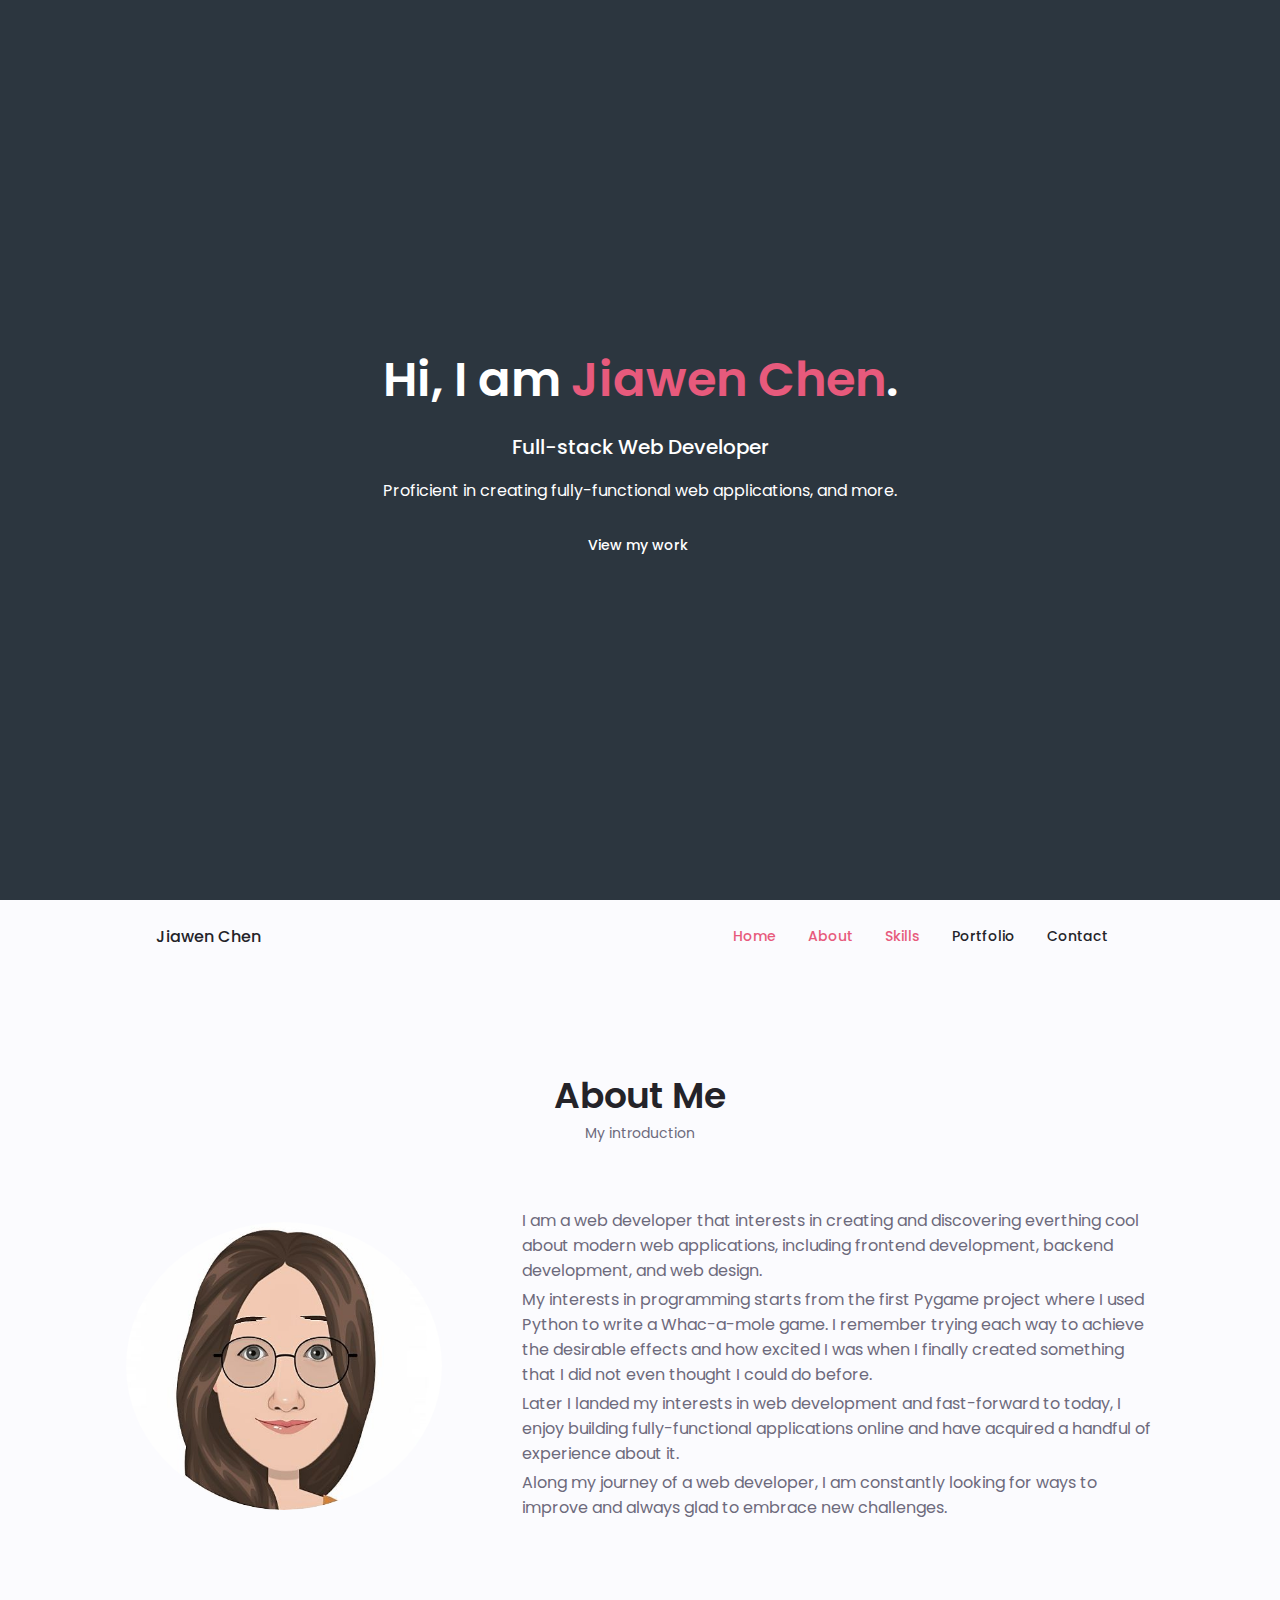
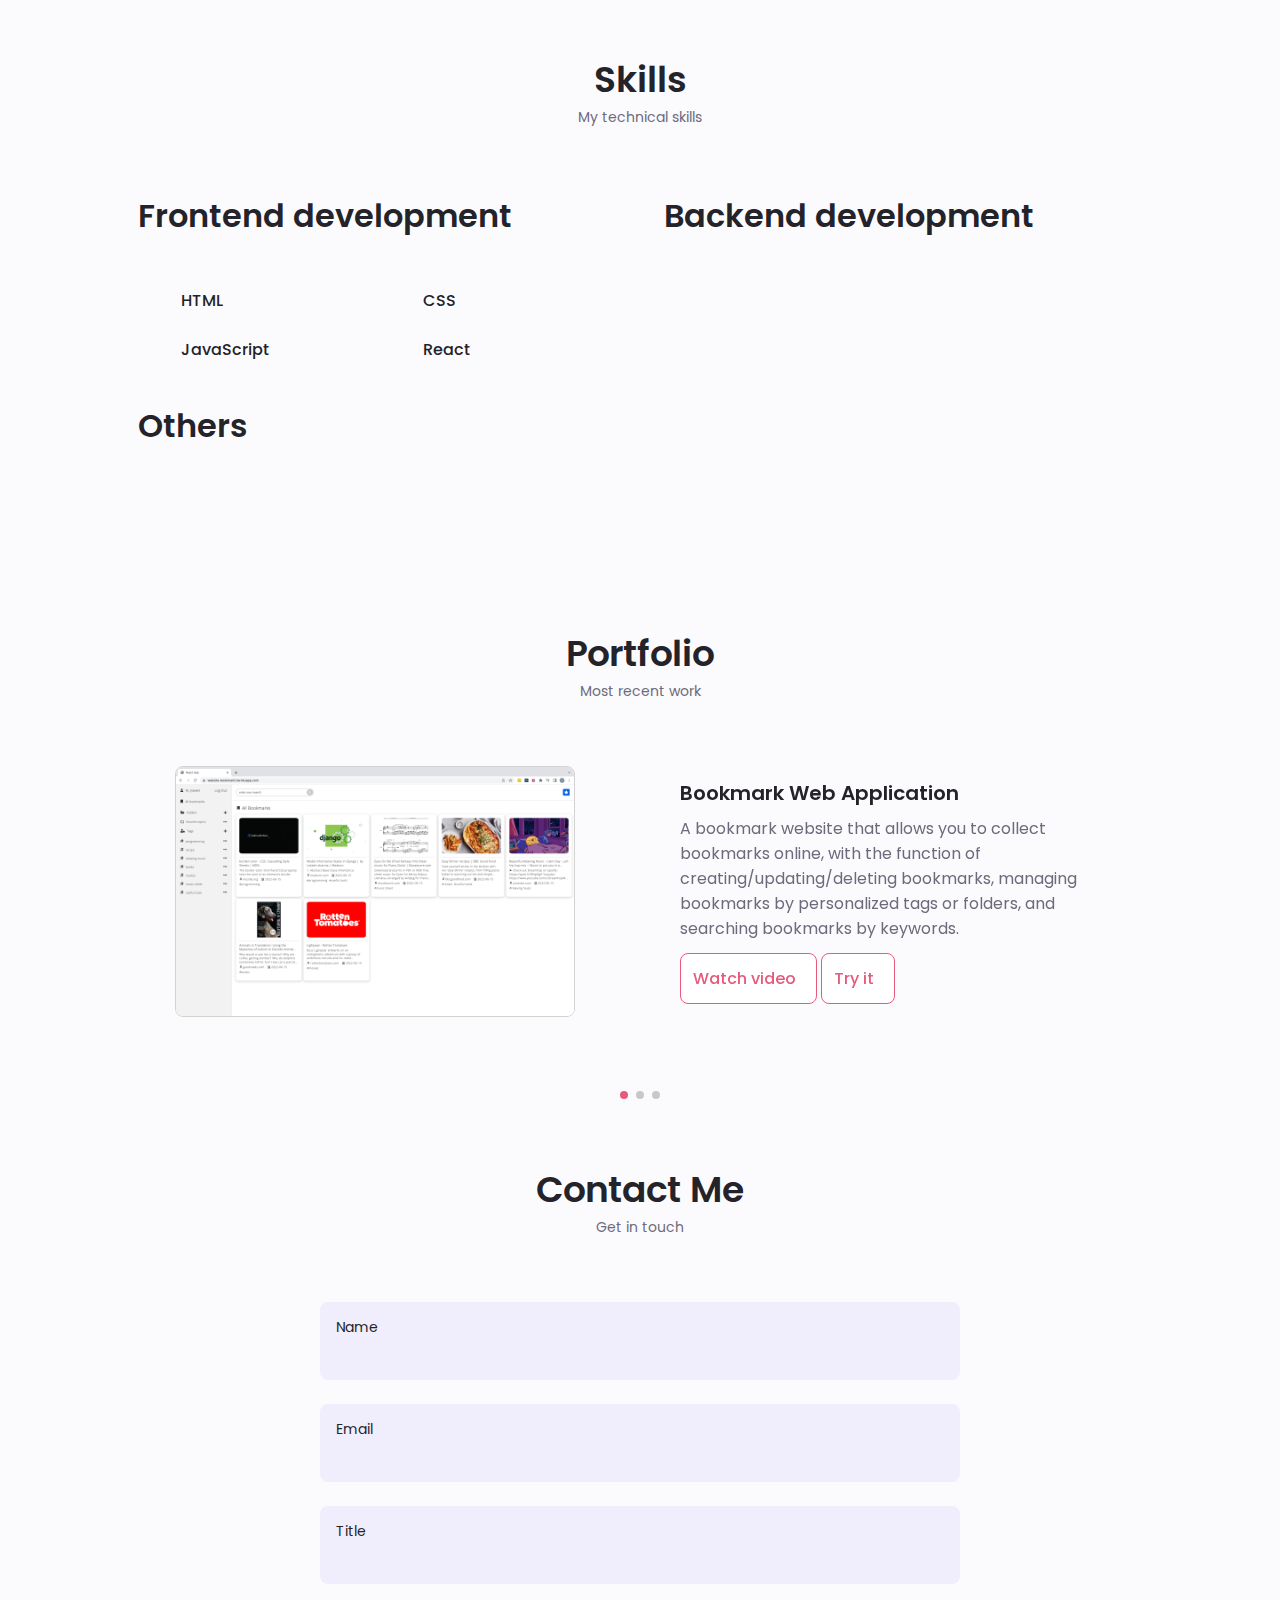
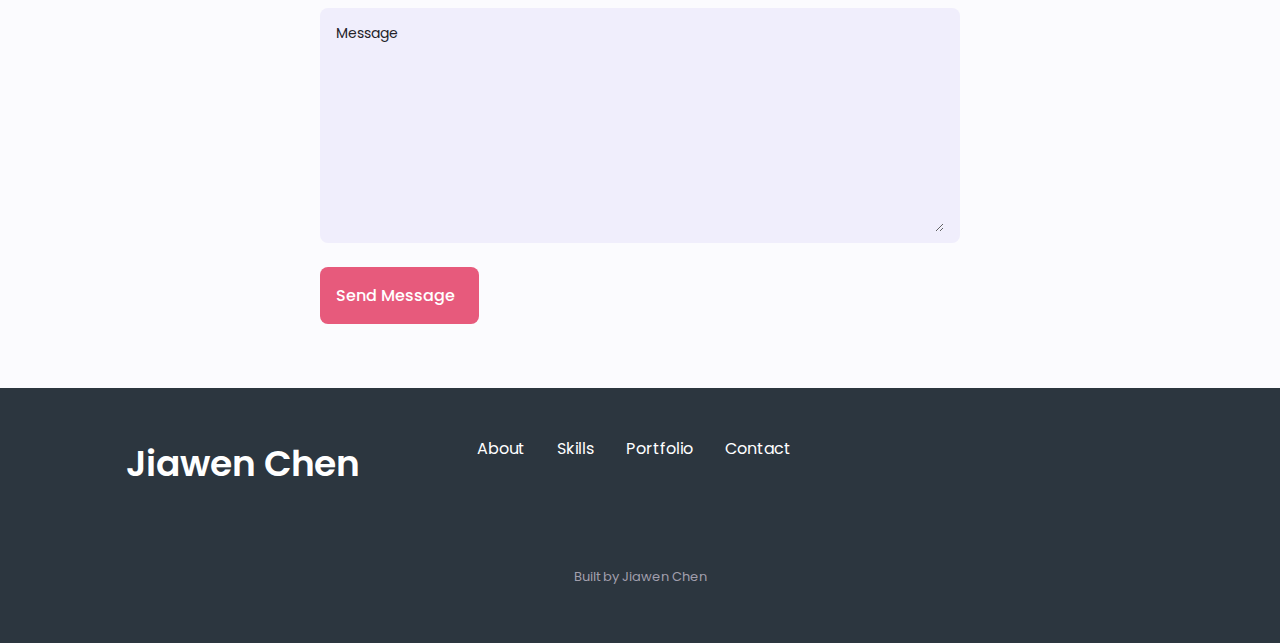
==== commit 8c6b95bd: "update content and structure" ====
--- a/index.html
+++ b/index.html
@@ -16,116 +16,83 @@
         <title>Responsive Portfolio Website</title>
     </head>
     <body>
-        <!--==================== HEADER ====================-->
-        <header class="header" id="header">
-            <nav class="nav container">
-                <a href="#" class="nav__logo">Jiawen Chen</a>
-                <div class="nav__menu" id="nav-menu">
-                    <ul class="nav__list grid">
-                        <li class="nav__item">
-                            <a href="#home" class="nav__link active-link">
-                                <i class="uil uil-estate nav__icon"></i> Home
-                            </a>
-                        </li>
-                        <li class="nav__item">
-                            <a href="#about" class="nav__link active-link">
-                                <i class="uil uil-user nav__icon"></i> About
-                            </a>
-                        </li>
-                        <li class="nav__item">
-                            <a href="#skills" class="nav__link active-link">
-                                <i class="uil uil-file-alt nav__icon"></i> Skills
-                            </a>
-                        </li>
-                        <li class="nav__item">
-                            <a href="#services" class="nav__link">
-                                <i class="uil uil-briefcase-alt nav__icon"></i> Services
-                            </a>
-                        </li>
-                        <li class="nav__item">
-                            <a href="#portfolio" class="nav__link">
-                                <i class="uil uil-scenery nav__icon"></i> Portfolio
-                            </a>
-                        </li>
-                        <li class="nav__item">
-                            <a href="#contact" class="nav__link">
-                                <i class="uil uil-message nav__icon"></i> Contact
-                            </a>
-                        </li>
-                    </ul>
-                    <i class="uil uil-times nav__close" id="nav-close"></i>
-                </div>
-                <div class="nav-btns">
-                    <div class="nav__toggle" id="nav-toggle">
-                        <i class="uil uil-apps"></i>
-                    </div>
-                </div>
-            </nav>
-            
-        </header>
+      
+        
 
         <!--==================== MAIN ====================-->
         <main class="main">
             <!--==================== HOME ====================-->
-            <section class="home section" id="home">
-                <div class="home__container container grid">
-                    <div class="home__content grid">
-                        <div class="home__social">
-                            <a href="" target="_blank" class="href home__social-icon">
-                                <i class="uil uil-linkedin-alt"></i>
-                            </a>
-                            <a href="" target="_blank" class="href home__social-icon">
-                                <i class="uil uil-dribbble"></i>
-                            </a>
-                            <a href="" target="_blank" class="href home__social-icon">
-                                <i class="uil uil-github-alt"></i>
-                            </a>
-                        </div>
-                        <div class="home__img">
-                            <svg class="home__blob" viewBox="0 0 200 187" xmlns="http://www.w3.org/2000/svg" xmlns:xlink="http://www.w3.org/1999/xlink">
-                                <mask id="mask0" mask-type="alpha">
-                                    <path d="M190.312 36.4879C206.582 62.1187 201.309 102.826 182.328 134.186C163.346 165.547 
-                                    130.807 187.559 100.226 186.353C69.6454 185.297 41.0228 161.023 21.7403 129.362C2.45775 
-                                    97.8511 -7.48481 59.1033 6.67581 34.5279C20.9871 10.1032 59.7028 -0.149132 97.9666 
-                                    0.00163737C136.23 0.303176 174.193 10.857 190.312 36.4879Z"/>
-                                </mask>
-                                <g mask="url(#mask0)">
-                                    <path d="M190.312 36.4879C206.582 62.1187 201.309 102.826 182.328 134.186C163.346 
-                                    165.547 130.807 187.559 100.226 186.353C69.6454 185.297 41.0228 161.023 21.7403 
-                                    129.362C2.45775 97.8511 -7.48481 59.1033 6.67581 34.5279C20.9871 10.1032 59.7028 
-                                    -0.149132 97.9666 0.00163737C136.23 0.303176 174.193 10.857 190.312 36.4879Z"/>
-                                    <image class="home__blob-img" x="12" y="18" href="assets/img/perfil.png"/>
-                                </g>
-                            </svg>
-                        </div>
-                        <div class="home__data">
-                            <h1 class="home__title">Hi, I am Alexa.</h1>
-                            <h3 class="home_subtitle">Frontend Developer</h3>
-                            <p class="home__description">High level experience in web design and knowledge, producing quality work.</p>
-                            <a href="#contact" class="button button--flex">
-                                Contact me<i class="uil uil-message button__icon"></i>
-                            </a>
-                        </div>  
-                    </div>
-                    <div class="home__scroll">
+            <section class="home" id="home">
+                <div class="home__data">
+                    <h1 class="home__title long__title">Hi, I am <span class="home__name">Jiawen Chen</span>.</h1>
+                    <h3 class="home__subtitle">Full-stack Web Developer</h3>
+                    <p class="home__description">Proficient in creating fully-functional web applications, and more.</p>
+                    <div class="home__scroll"></div>
                         <a href="#about" class="home__scroll-button button--flex">
                             <i class="uil uil-mouse-alt home__scroll-mouse"></i>
-                            <span class="home__scroll-name">Scroll Down</span>
+                            <span class="home__scroll-name">View my work</span>
                             <i class="uil uil-arrow-down home__scroll-arrow"></i>
                         </a>
                     </div>
-                </div>
+                </div>    
             </section>
+
+            <!--==================== HEADER ====================-->
+            <header class="header" id="header">
+                <nav class="nav container">
+                    <a href="#" class="nav__logo">Jiawen Chen</a>
+                    <div class="nav__menu" id="nav-menu">
+                        <ul class="nav__list grid">
+                            <li class="nav__item">
+                                <a href="#home" class="nav__link active-link">
+                                    <i class="uil uil-estate nav__icon"></i> Home
+                                </a>
+                            </li>
+                            <li class="nav__item">
+                                <a href="#about" class="nav__link active-link">
+                                    <i class="uil uil-user nav__icon"></i> About
+                                </a>
+                            </li>
+                            <li class="nav__item">
+                                <a href="#skills" class="nav__link active-link">
+                                    <i class="uil uil-file-alt nav__icon"></i> Skills
+                                </a>
+                            </li>
+                            <li class="nav__item">
+                                <a href="#portfolio" class="nav__link">
+                                    <i class="uil uil-scenery nav__icon"></i> Portfolio
+                                </a>
+                            </li>
+                            <li class="nav__item">
+                                <a href="#contact" class="nav__link">
+                                    <i class="uil uil-message nav__icon"></i> Contact
+                                </a>
+                            </li>
+                        </ul>
+                        <i class="uil uil-times nav__close" id="nav-close"></i>
+                    </div>
+                    <div class="nav-btns">
+                        <div class="nav__toggle" id="nav-toggle">
+                            <i class="uil uil-apps"></i>
+                        </div>
+                    </div>
+                </nav>
+                
+            </header>
 
             <!--==================== ABOUT ====================-->
             <section class="about section" id="about">
                 <h2 class="section__title">About Me</h2>
                 <span class="section__subtitle">My introduction</span>
+                
                 <div class="about__container container grid">
-                    <img src="assets/img/about.jpg" alt="" class="about__img">
+                    <img src="assets/img/profile.jpg" alt="" class="about__img">
                     <div class="about__data">
-                        <p class="about__description">Web developer, with extensive with extensive with extensive with extensive.with extensive.with extensive.with extensive.</p>
-                        <div class="about__info">
+                        <p class="about__description">I am a web developer that interests in creating and discovering everthing cool about modern web applications, including frontend development, backend development, and web design. </p>
+                        <p class="about__description">My interests in programming starts from the first Pygame project where I used Python to write a Whac-a-mole game. I remember trying each way to achieve the desirable effects and how excited I was when I finally created something that I did not even thought I could do before.</p>
+                        <p class="about__description">Later I landed my interests in web development and fast-forward to today, I enjoy building fully-functional applications online and have acquired a handful of experience about it.</p>
+                        <p class="about__description">Along my journey of a web developer, I am constantly looking for ways to improve and always glad to embrace new challenges.</p>
+                        <!-- <div class="about__info">
                             <div>
                                 <span class="about__info-title">08+</span>
                                 <span class="about__info-name">Years <br> experience</span>
@@ -138,12 +105,12 @@
                                 <span class="about__info-title">05+</span>
                                 <span class="about__info-name">Companies <br> worked</span>
                             </div>
-                        </div>
-                        <div class="about__buttons">
+                        </div> -->
+                        <!-- <div class="about__buttons">
                             <a download href="Alexa-Cv.pdf" class="button button--flex">
                                 Download CV<i class="uil uil-download-alt button__icon"></i>
                             </a>
-                        </div>
+                        </div> -->
                     </div>
                 </div>
             </section>
@@ -151,43 +118,43 @@
             <!--==================== SKILLS ====================-->
             <section class="skills section" id="skills">
                 <h2 class="section__title">Skills</h2>
-                <span class="section__subtitle">My technical level</span>
+                <span class="section__subtitle">My technical skills</span>
                 <div class="skills__container container grid">
                     <!--==================== SKILLS 1====================-->
                     <div class="skills__content skills__open">
                         <div class="skills__header">
                             <i class="uil uil-brackets-curly skills__icon"></i>
                             <div>
-                                <h1 class="skills__titles">Frontend developer</h1>
-                                <span class="skills__subtitle">More than 4 years</span>
+                                <h1 class="skills__titles">Frontend development</h1>
                             </div>
                             <i class="uil uil-angle-down skills__arrow"></i>
                         </div>
                         <div class="skills__list grid">
                             <div class="skills__data">
-                                <div class="skills__titles">
-                                    <h3 class="skills__name">HTML</h3>
+                                <i class="uil uil-check skills__icon-sub"></i>
+                                <h3 class="skills__name">HTML</h3>
+                                <!-- <div class="skills__titles">
                                     <span class="skills__number">90%</span>
-                                </div>
-                                
-                                <div class="skills__bar">
+                                </div> -->
+                                
+                                <!-- <div class="skills__bar">
                                     <span class="skills__percentage skills__html"></span>
-                                </div>
-                            </div>
-                            <div class="skills__data">
-                                <div class="skills__titles">
+                                </div> -->
+                            </div>
+                            <div class="skills__data">
+                                <div class="skills__data">
+                                    <i class="uil uil-check skills__icon-sub"></i>
                                     <h3 class="skills__name">CSS</h3>
-                                    <span class="skills__number">80%</span>
-                                </div>
-                                
-                                <div class="skills__bar">
+                                </div>
+                                
+                                <!-- <div class="skills__bar">
                                     <span class="skills__percentage skills__css"></span>
-                                </div>
-                            </div>
-                            <div class="skills__data">
-                                <div class="skills__titles">
+                                </div> -->
+                            </div>
+                            <div class="skills__data">
+                                <div class="skills__data">
+                                    <i class="uil uil-check skills__icon-sub"></i>
                                     <h3 class="skills__name">JavaScript</h3>
-                                    <span class="skills__number">60%</span>
                                 </div>
                                 
                                 <div class="skills__bar">
@@ -195,9 +162,9 @@
                                 </div>
                             </div>
                             <div class="skills__data">
-                                <div class="skills__titles">
+                                <div class="skills__data">
+                                    <i class="uil uil-check skills__icon-sub"></i>
                                     <h3 class="skills__name">React</h3>
-                                    <span class="skills__number">85%</span>
                                 </div>
                                 
                                 <div class="skills__bar">
@@ -211,52 +178,39 @@
                         <div class="skills__header">
                             <i class="uil uil-server-network skills__icon"></i>
                             <div>
-                                <h1 class="skills__titles">Backend developer</h1>
-                                <span class="skills__subtitle">More than 2 years</span>
+                                <h1 class="skills__titles">Backend development</h1>
                             </div>
                             <i class="uil uil-angle-down skills__arrow"></i>
                         </div>
                         <div class="skills__list grid">
                             <div class="skills__data">
-                                <div class="skills__titles">
-                                    <h3 class="skills__name">PHP</h3>
-                                    <span class="skills__number">80%</span>
-                                </div>
-                                
-                                <div class="skills__bar">
-                                    <span class="skills__percentage skills__php"></span>
-                                </div>
-                            </div>
-                            <div class="skills__data">
-                                <div class="skills__titles">
-                                    <h3 class="skills__name">Node JS</h3>
-                                    <span class="skills__number">70%</span>
-                                </div>
-                                
-                                <div class="skills__bar">
-                                    <span class="skills__percentage skills__node"></span>
-                                </div>
+                                <div class="skills__data">
+                                    <i class="uil uil-check skills__icon-sub"></i>
+                                    <h3 class="skills__name">Python</h3>
+                                </div>
+                                
+                            </div>
+                            <div class="skills__data">
+                                <div class="skills__data">
+                                    <i class="uil uil-check skills__icon-sub"></i>
+                                    <h3 class="skills__name">Django</h3>
+                                </div>
+                                
                             </div>
                             
                             <div class="skills__data">
-                                <div class="skills__titles">
-                                    <h3 class="skills__name">Firebase</h3>
-                                    <span class="skills__number">90%</span>
-                                </div>
-                                
-                                <div class="skills__bar">
-                                    <span class="skills__percentage skills__firebase"></span>
-                                </div>
-                            </div>
-                            <div class="skills__data">
-                                <div class="skills__titles">
-                                    <h3 class="skills__name">Python</h3>
-                                    <span class="skills__number">60%</span>
-                                </div>
-                                
-                                <div class="skills__bar">
-                                    <span class="skills__percentage skills__python"></span>
-                                </div>
+                                <div class="skills__data">
+                                    <i class="uil uil-check skills__icon-sub"></i>
+                                    <h3 class="skills__name">NodeJS</h3>
+                                </div>
+                                                      
+                            </div>
+                            <div class="skills__data">
+                                <div class="skills__data">
+                                    <i class="uil uil-check skills__icon-sub"></i>
+                                    <h3 class="skills__name">ExpressJS</h3>
+                                </div>
+                                                              
                             </div>
                         </div>
                     </div>
@@ -265,42 +219,40 @@
                         <div class="skills__header">
                             <i class="uil uil-swatchbook skills__icon"></i>
                             <div>
-                                <h1 class="skills__titles">Designer</h1>
-                                <span class="skills__subtitle">More than 5 years</span>
+                                <h1 class="skills__titles">Others</h1>
                             </div>
                             <i class="uil uil-angle-down skills__arrow"></i>
                         </div>
                         <div class="skills__list grid">
                             <div class="skills__data">
-                                <div class="skills__titles">
-                                    <h3 class="skills__name">Figma</h3>
-                                    <span class="skills__number">90%</span>
-                                </div>
-                                
-                                <div class="skills__bar">
-                                    <span class="skills__percentage skills__figma"></span>
-                                </div>
-                            </div>
-                            <div class="skills__data">
-                                <div class="skills__titles">
-                                    <h3 class="skills__name">Sketch</h3>
-                                    <span class="skills__number">85%</span>
-                                </div>
-                                
-                                <div class="skills__bar">
-                                    <span class="skills__percentage skills__sketch"></span>
-                                </div>
-                            </div>
-                            <div class="skills__data">
-                                <div class="skills__titles">
-                                    <h3 class="skills__name">Photoshop</h3>
-                                    <span class="skills__number">85%</span>
-                                </div>
-                                
-                                <div class="skills__bar">
-                                    <span class="skills__percentage skills__photoshop"></span>
-                                </div>
-                            </div>
+                                <div class="skills__data">
+                                    <i class="uil uil-check skills__icon-sub"></i>
+                                    <h3 class="skills__name">Netlify</h3>
+                                </div>
+                                
+                                
+                            </div>
+                            <div class="skills__data">
+                                <div class="skills__data">
+                                    <i class="uil uil-check skills__icon-sub"></i>
+                                    <h3 class="skills__name">Heroku</h3>
+                                </div>
+                                
+                                
+                            </div>
+                            <div class="skills__data">
+                                <div class="skills__data">
+                                    <i class="uil uil-check skills__icon-sub"></i>
+                                    <h3 class="skills__name">Git</h3>
+                                </div>   
+                            </div>
+                            <div class="skills__data">
+                                <div class="skills__data">
+                                    <i class="uil uil-check skills__icon-sub"></i>
+                                    <h3 class="skills__name">Unix</h3>
+                                </div>   
+                            </div>
+
                             
                         </div>
                     </div>
@@ -326,36 +278,45 @@
                     <div class="swiper-wrapper">
                         <!--==================== PORTFOLIO 1====================-->
                         <div class="portfolio__content grid swiper-slide">
-                            <img src="assets/img/portfolio1.jpg" alt="" class="portfolio__img">
+                            <img src="assets/img/project1.png" alt="" class="portfolio__img">
                             <div class="portfolio__data">
-                                <h3 class="portfolio__title">Modern Website1</h3>
-                                <p class="portfolio__description">1Website adaptable to all devices, and animated interactions.</p>
-                                <a href="#" class="button button--flex button--small portfolio__button">
-                                    Demo
+                                <h3 class="portfolio__title">Bookmark Web Application</h3>
+                                <p class="portfolio__description">A bookmark website that allows you to collect bookmarks online, with the function of creating/updating/deleting bookmarks, managing bookmarks by personalized tags or folders, and searching bookmarks by keywords.</p>
+                                
+                                <a href="https://www.youtube.com/watch?v=pa9XB1RqimE" class="button button--flex button--small portfolio__button">
+                                    Watch video
+                                    <i class="uil uil-arrow-right button__icon"></i>
+                                </a>
+                                <a href="https://website-bookmark.herokuapp.com/login" class="button button--flex button--small portfolio__button">
+                                    Try it
                                     <i class="uil uil-arrow-right button__icon"></i>
                                 </a>
                             </div>
                         </div>
                         <!--==================== PORTFOLIO 2====================-->
                         <div class="portfolio__content grid swiper-slide">
-                            <img src="assets/img/portfolio2.jpg" alt="" class="portfolio__img">
+                            <img src="assets/img/project2.png" alt="" class="portfolio__img">
                             <div class="portfolio__data">
-                                <h3 class="portfolio__title">Modern Website2</h3>
-                                <p class="portfolio__description">2Website adaptable to all devices, and animated interactions.</p>
-                                <a href="#" class="button button--flex button--small portfolio__button">
-                                    Demo
+                                <h3 class="portfolio__title">E-commerce Web Application</h3>
+                                <p class="portfolio__description">An e-commerce website with home page, product pages and shopping cart. Main functions include creating orders, editing product amount, deleting products, product filters and product sorting.</p>
+                                <a href="https://www.youtube.com/embed/JpumyB0scxY" class="button button--flex button--small portfolio__button">
+                                    Watch video
+                                    <i class="uil uil-arrow-right button__icon"></i>
+                                </a>
+                                <a href="https://grocery-express-web.netlify.app/" class="button button--flex button--small portfolio__button">
+                                    Try it
                                     <i class="uil uil-arrow-right button__icon"></i>
                                 </a>
                             </div>
                         </div>
                         <!--==================== PORTFOLIO 3====================-->
                         <div class="portfolio__content grid swiper-slide">
-                            <img src="assets/img/portfolio3.jpg" alt="" class="portfolio__img">
+                            <img src="assets/img/project3.jpeg" alt="" class="portfolio__img">
                             <div class="portfolio__data">
-                                <h3 class="portfolio__title">Modern Website3</h3>
-                                <p class="portfolio__description">3Website adaptable to all devices, and animated interactions.</p>
-                                <a href="#" class="button button--flex button--small portfolio__button">
-                                    Demo
+                                <h3 class="portfolio__title">Pygame Catch Mitao</h3>
+                                <p class="portfolio__description">A Pygame which can be played in the same way as Whac-A-Mole. Like in a Whac-A-Mole game, the more cats you catch, the higher you score. This program involves main functions as score calculation, game level updates, game speed adjustment, and shuffling between different game states.</p>
+                                <a href="https://www.youtube.com/embed/nTMmuAXGw_I" class="button button--flex button--small portfolio__button">
+                                    Watch video
                                     <i class="uil uil-arrow-right button__icon"></i>
                                 </a>
                             </div>
@@ -387,8 +348,8 @@
             <section class="contact section" id="contact">
                 <h2 class="section__title">Contact Me</h2>
                 <span class="section__subtitle">Get in touch</span>
-                <div class="contact__container container grid">
-                    <div>
+                <div class="contact__container container">
+                    <!-- <div>
                         <div class="contact__information">
                             <i class="uil uil-phone contact__icon"></i>
                             <div>
@@ -410,7 +371,7 @@
                                 <span class="contact__subtitle">Abc st, London, UK</span>
                             </div>
                         </div>
-                    </div>
+                    </div> -->
                     <form action="" class="contact__form grid">
                         <div class="class_inputs grid">
                             <div class="contact__content">
@@ -446,8 +407,8 @@
             <div class="footer__bg">
                 <div class="footer__container container grid">
                     <div>
-                        <h1 class="footer__title">Jiawen</h1>
-                        <span class="footer__subtitle">Frontend developer</span>
+                        <h1 class="footer__title">Jiawen Chen</h1>
+                        <!-- <span class="footer__subtitle"></span> -->
                     </div>
                     <ul class="footer__links">
                         <li>
@@ -460,7 +421,7 @@
                             <a href="#portfolio" class="footer__link">Portfolio</a>
                         </li>
                         <li>
-                            <a href="#contact" class="footer__link">Contact Me</a>
+                            <a href="#contact" class="footer__link">Contact</a>
                         </li>
                     </ul>
                     <div class="footer__socials">
@@ -475,7 +436,7 @@
                         </a>
                     </div>
                 </div>
-                <p class="footer__copy">Jiawen Chen</p>
+                <p class="footer__copy">Built by Jiawen Chen</p>
             </div>
         </footer>
         
--- a/assets/css/styles.css
+++ b/assets/css/styles.css
@@ -11,9 +11,9 @@
     --hue-color: 250; /*Purple 250 - Green 142 - Blue 230 - Pink 340*/
 
     /* HSL color mode */
-    --first-color: hsl(var(--hue-color), 69%, 61%);
-    --first-color-second: hsl(var(--hue-color), 69%, 61%);
-    --first-color-alt: hsl(var(--hue-color), 57%, 53%);
+    --first-color: #E75A7C;
+    --first-color-second: #2C363F;
+    --first-color-alt: #E75A7C;
     --first-color-lighter: hsl(var(--hue-color), 92%, 85%);
     --title-color: hsl(var(--hue-color), 8%, 15%);
     --text-color: hsl(var(--hue-color), 8%, 45%);
@@ -23,6 +23,7 @@
     --container-color: #fff;
     --scroll-bar-color: hsl(var(--hue-color), 12%, 90%);
     --scroll-thumb-color: hsl(var(--hue-color), 12%, 80%);
+    --white-color: #fff;
 
     /*========== Font and typography ==========*/
     --body-font: 'Poppins', sans-serif;
@@ -76,6 +77,8 @@
 /*========== Button Dark/Light ==========*/
 
 
+
+
 /*==================== BASE ====================*/
 * {
   box-sizing: border-box;
@@ -114,6 +117,14 @@
   height: auto;
 }
 
+
+/* .hr{
+  margin-top: 20px;
+  width: 20vw;
+  display: flex;
+  justify-content: center;
+} */
+
 /*==================== REUSABLE CSS CLASSES ====================*/
 .section {
   padding: 2rem 0 4rem;
@@ -137,7 +148,7 @@
 
 /*==================== LAYOUT ====================*/
 .container {
-  max-width: 768px;
+  max-width: 1028px;
   margin-left: var(--mb-1-5);
   margin-right: var(--mb-1-5);
 }
@@ -252,17 +263,32 @@
 
 
 /*==================== HOME ====================*/
+.home{
+  height: 100vh;
+  background-color: #2C363F;
+  display: flex;
+  align-items: center;
+  justify-content: center;
+  text-align: center;
+}
+
 .home__container {
   gap: 1rem;
 }
 
+.home__name {
+  color: var(--first-color)
+}
+
 .home__content {
-  grid-template-columns: .5fr 3fr;
+  display: flex;
+  flex-direction: column;
+  justify-content: center;
+  align-items: center;
   padding-top: 3.5rem;
-  align-items: center;
-}
-
-.home__social {
+}
+
+/* .home__social {
   display: grid;
   grid-template-columns: max-content;
   row-gap: 1rem;
@@ -284,25 +310,31 @@
 
 .home__blob-img {
   width: 170px;
-}
+} */
 
 .home__data {
-  grid-column: 1/3;
+  display: flex;
+  flex-direction: column;
+  justify-content: center;
+  align-items: center;
 }
 
 .home__title {
   font-size: var(--big-font-size);
+  color: white;
+  margin-bottom: var(--mb-1);
 }
 
 .home__subtitle{
   font-size: var(--h3-font-size);
-  color: var(--text-color);
+  color: white;
   font-weight: var(--font-medium);
-  margin-bottom: var(--mb-0-75);
+  margin-bottom: var(--mb-1);
 }
 
 .home__description {
   margin-bottom: var(--mb-2);
+  color: white
 }
 
 .home__scroll {
@@ -324,7 +356,7 @@
 
 .home__scroll-name {
   font-size: var(--small-font-size);
-  color: var(--title-color);
+  color: var(--white-color);
   font-weight: var(--font-medium);
   margin-right: var(--mb-0-25);
 }
@@ -345,6 +377,7 @@
 
 .button:hover {
   background-color: var(--first-color-alt);
+  color: white;
 }
 
 .button__icon {
@@ -365,6 +398,7 @@
   border-radius: .5rem;
   justify-self: center;
   align-self: center;
+  border-radius: 50%;
 }
 
 .about__description {
@@ -403,6 +437,14 @@
   row-gap: 0;
 }
 
+.skills__list{
+  display: grid;
+  grid-template-columns: repeat(2,1fr);
+  grid-template-rows: repeat(2,1fr);
+  justify-content: left;
+  align-items: center;
+}
+
 .skills__header{
   display: flex;
   align-items: center;
@@ -460,7 +502,7 @@
   background-color: var(--first-color-lighter);
 }
 
-.skills__percentage{
+/* .skills__percentage{
   display: block;
   background-color: var(--first-color);
 }
@@ -477,6 +519,21 @@
 }
 .skills__react {
   width: 60%;
+} */
+
+.skills__data{
+  display: flex;
+  justify-content: left;
+  align-items: center;
+}
+
+.skills__icon-sub {
+  font-size: 1.5rem;
+  color: var(--first-color)
+}
+
+.skills__icon-sub{
+  margin-right: var(--mb-0-75);
 }
 
 .skills__close .skills__list{
@@ -511,9 +568,10 @@
 }
 
 .portfolio__img {
-  width: 265px;
+  width: 400px;
   border-radius: .5rem;
   justify-self: center;
+  border: 1px solid lightgray
 }
 
 .portfolio__title{
@@ -523,6 +581,13 @@
 
 .portfolio__description{
   margin-bottom: var(--mb-0-75)
+}
+
+.portfolio__button {
+  border: .1rem solid var(--first-color);
+  color: var(--first-color);
+  background-color: #fff;
+  padding: .75rem;
 }
 
 .portfolio__button:hover .button__icon{
@@ -570,6 +635,9 @@
 /*==================== CONTACT ME ====================*/
 .contact__container{
   row-gap:3rem;
+  display: flex;
+  justify-content: center;
+  align-items: center;
 }
 
 .contact__information{
@@ -614,6 +682,7 @@
   outline: none;
   padding: .25rem .5rem .5rem 0;
 }
+
 
 /*==================== FOOTER ====================*/
 .footer{
@@ -718,19 +787,24 @@
 /*==================== MEDIA QUERIES ====================*/
 /* For small devices */
 @media screen and (max-width: 350px){
+
+ 
   .container{
     margin-left:var(--mb-1);
     margin-right:var(--mb-1)
   }
+
+  
+
   .nav__menu{
     padding:2rem .25rem 4rem;
   }
   .nav__list{
     column-gap: 0;
   }
-  .home__content{
+  /* .home__content{
     grid-template-columns: .25fr 3fr;
-  }
+  } */
   .home__blob{
     width:180px
   }
@@ -742,17 +816,25 @@
   .project__img{
     width: 200px;
   }
+
+  .home__scroll-button {
+    display: flex;
+    justify-content: center;
+    align-items: center;  
+  }
 }
 
 /* For medium devices */
 @media screen and (min-width: 568px){
-  .home__content{
-    grid-template-columns: max-content 1fr 1fr;
+  /* .home__content{
+    display: flex;
+    flex-direction: column;
+
   }
 
   .home__data{
     grid-column: initial;
-  }
+  } */
 
   .home__img{
     order: 1;
@@ -765,7 +847,6 @@
   }
   
   .portfolio__content,
-  .contact__container,
   .footer__container{
     grid-template-columns: repeat(2,1fr);
   }
@@ -790,8 +871,9 @@
   }
 
   .header{
-    top:0;
     bottom:initial;
+    position: sticky;
+    top: 0;
   }
 
   .header,
@@ -834,14 +916,19 @@
   }
 
   .home__scroll{
-    display: block;
+    /* display: block; */
+    display: flex;
+    justify-content: center;
   }
 
   .home__scroll-button{
-    margin-left: 3rem;
+    display: flex;
+    justify-content: center;
+    /* margin-left: 3rem; */
   }
 
   .about__container{
+    grid-template-columns: 1fr 2fr;
     column-gap: 5rem;
   }
 
@@ -914,15 +1001,17 @@
 
 /* For large devices */
 @media screen and (min-width: 1028px){
+
+
 .header,
 .main,
 .footer__container{
   padding: 0
 }
 
-.home__blob{
+/* .home__blob{
   width: 320px;
-}
+} */
 
 .home__social{
   transform: translateX(-6rem);
@@ -949,7 +1038,7 @@
 }
 
 .contact__form{
-  width: 460px;  
+  width: 50vw;  
 }
 
 .contact__inputs{
@@ -959,3 +1048,4 @@
 
 }
 
+
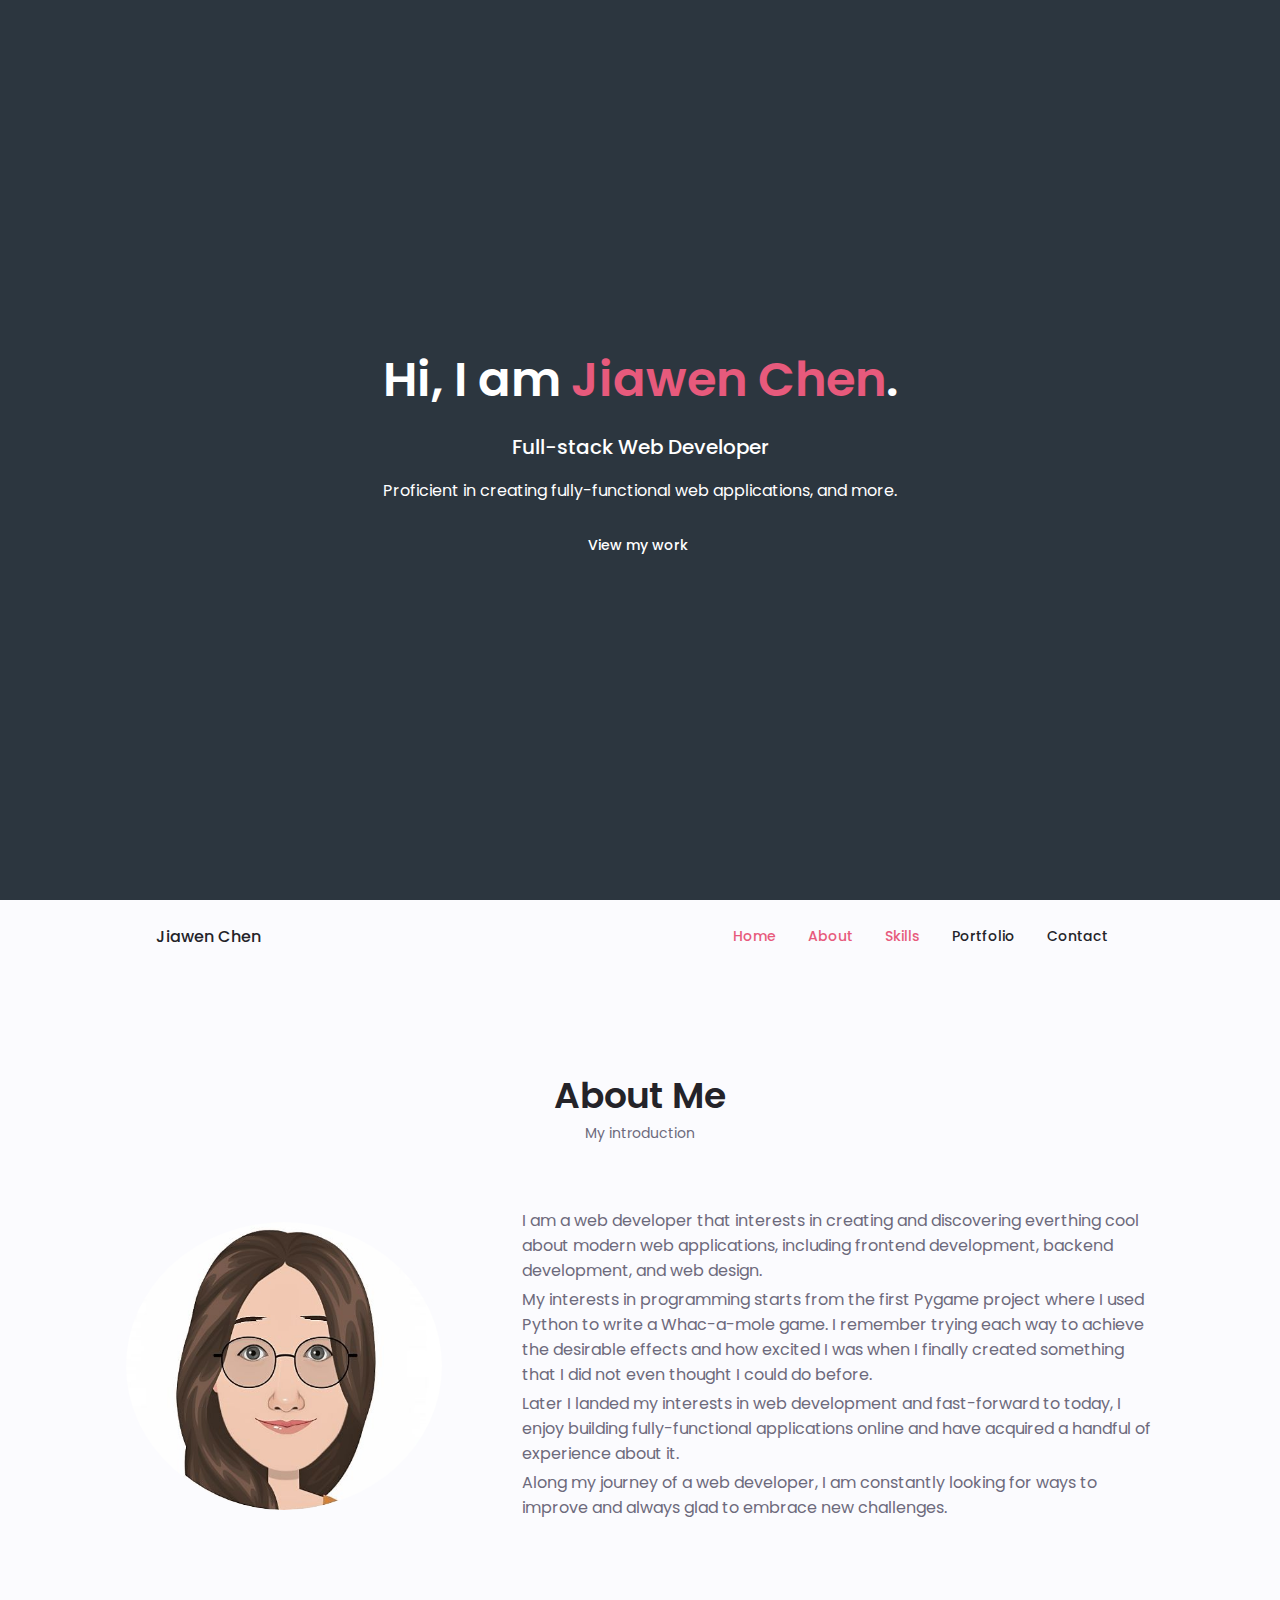
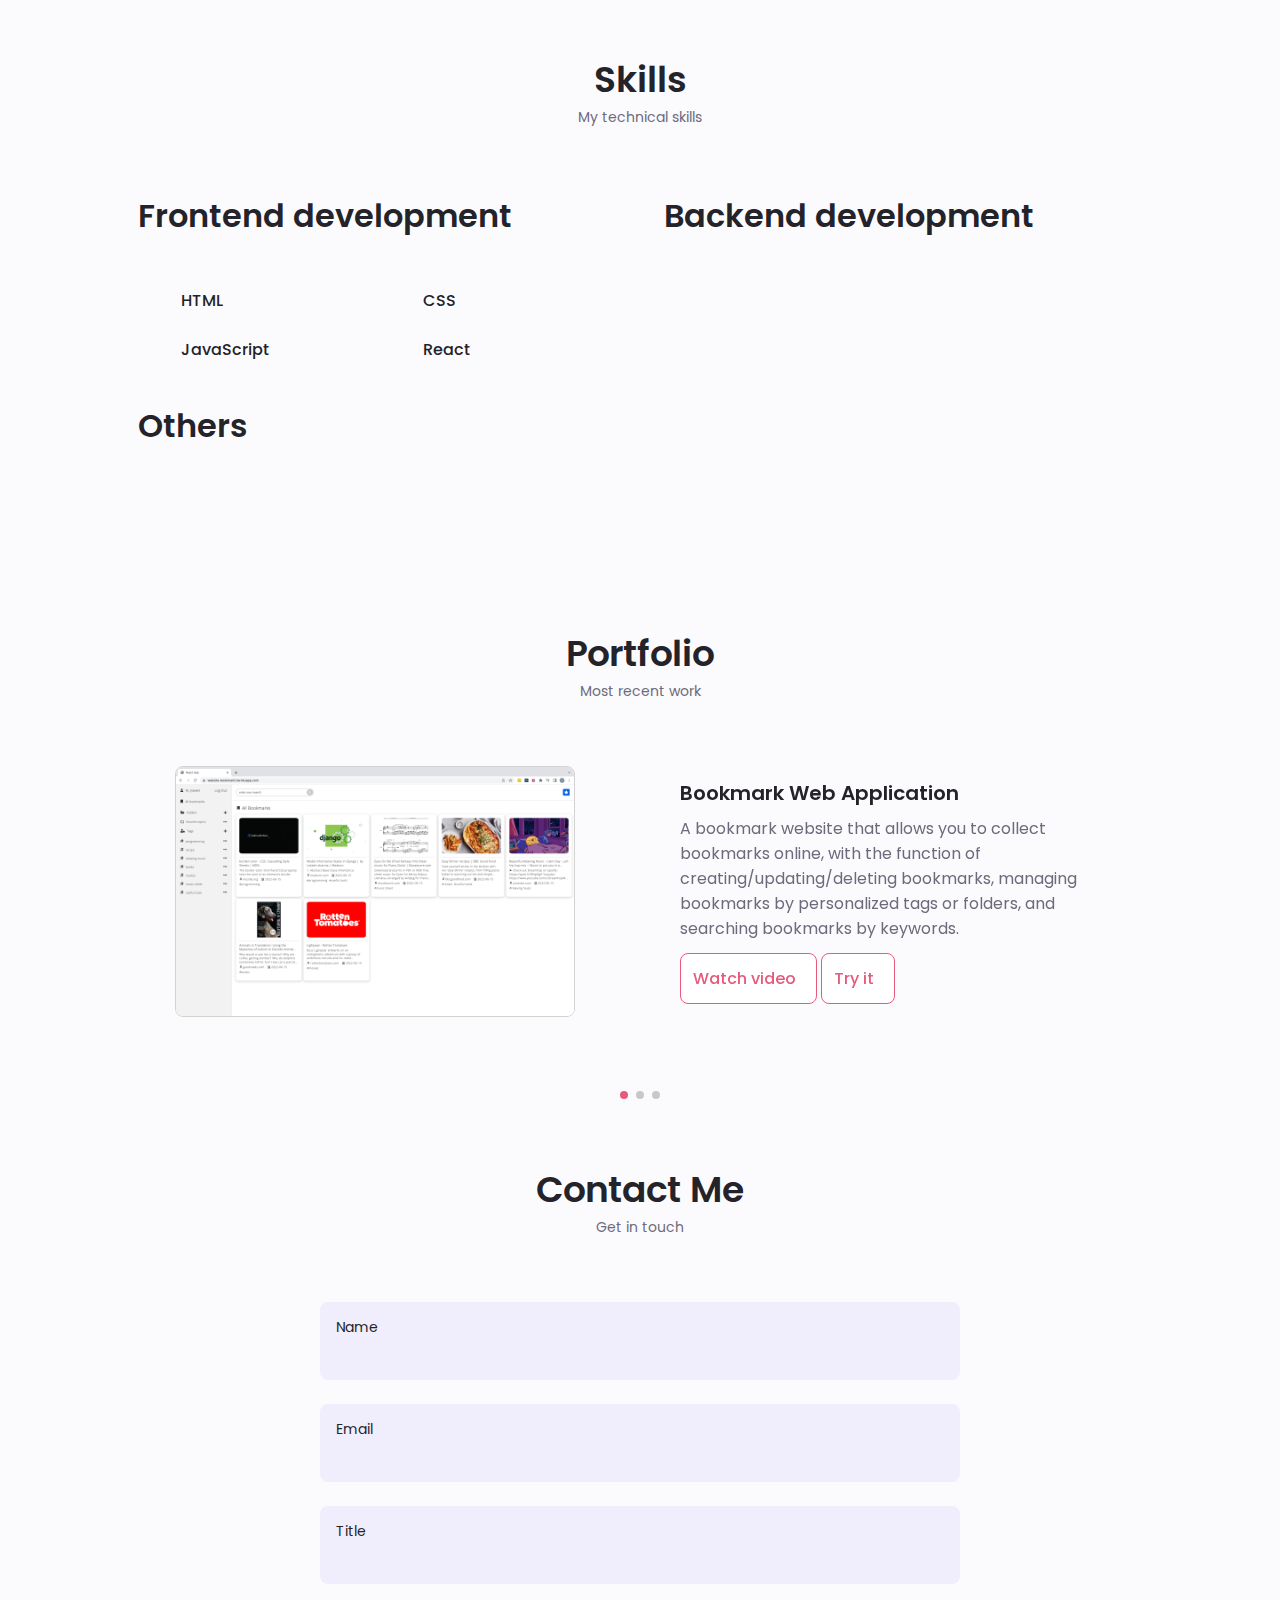
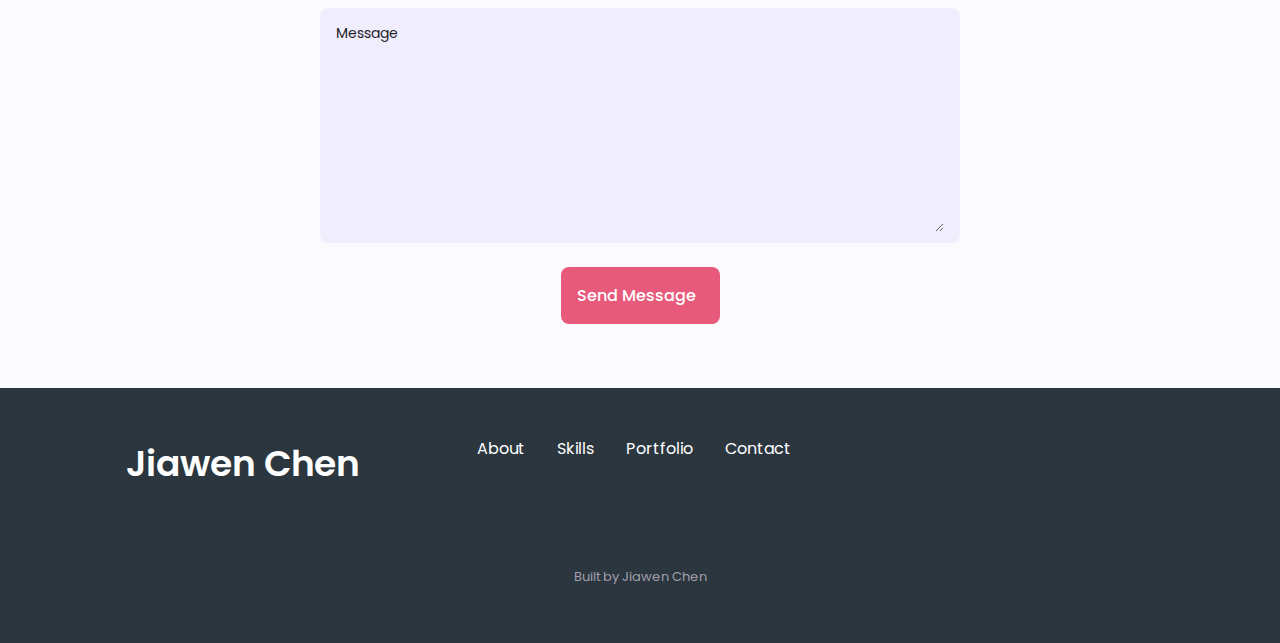
==== commit 46a793e6: "contact form" ====
--- a/index.html
+++ b/index.html
@@ -14,6 +14,14 @@
         <link rel="stylesheet" href="assets/css/styles.css">
 
         <title>Responsive Portfolio Website</title>
+        <script type="text/javascript"
+            src="https://cdn.jsdelivr.net/npm/@emailjs/browser@3/dist/email.min.js">
+        </script>
+        <script type="text/javascript">
+            (function(){
+                emailjs.init("x5Hm02m53e-R_YZb2");
+            })();
+        </script>
     </head>
     <body>
       
@@ -349,49 +357,26 @@
                 <h2 class="section__title">Contact Me</h2>
                 <span class="section__subtitle">Get in touch</span>
                 <div class="contact__container container">
-                    <!-- <div>
-                        <div class="contact__information">
-                            <i class="uil uil-phone contact__icon"></i>
-                            <div>
-                                <h3 class="contact__title">Call me</h3>
-                                <span class="contact__subtitle">999-777-666</span>
-                            </div>
-                        </div>
-                        <div class="contact__information">
-                            <i class="uil uil-envelope contact__icon"></i>
-                            <div>
-                                <h3 class="contact__title">Email</h3>
-                                <span class="contact__subtitle">abc@example.com</span>
-                            </div>
-                        </div>
-                        <div class="contact__information">
-                            <i class="uil uil-map contact__icon"></i>
-                            <div>
-                                <h3 class="contact__title">Location</h3>
-                                <span class="contact__subtitle">Abc st, London, UK</span>
-                            </div>
-                        </div>
-                    </div> -->
-                    <form action="" class="contact__form grid">
+                    <form class="contact__form grid">
                         <div class="class_inputs grid">
                             <div class="contact__content">
                                 <label for="" class="contact__label">Name</label>
-                                <input type="text" class="contact__input">
+                                <input type="text" id="from_name" class="contact__input">
                             </div>
                             <div class="contact__content">
                                 <label for="" class="contact__label">Email</label>
-                                <input type="email" class="contact__input">
+                                <input type="email" id="from_email" class="contact__input">
                             </div>
                             <div class="contact__content">
                                 <label for="" class="contact__label">Title</label>
-                                <input type="email" class="contact__input">
+                                <input type="text" id="subject" class="contact__input">
                             </div>
                             <div class="contact__content">
                                 <label for="" class="contact__label">Message</label>
-                                <textarea name="" id="" cols="0" rows="7" class="contact__input"></textarea>
-                            </div>
-                            <div>
-                                <a href="" class="button button--flex">
+                                <textarea name="" id="message" cols="0" rows="7" class="contact__input"></textarea>
+                            </div>
+                            <div class="send__message-button">
+                                <a class="button button--flex" type="submit" onclick="sendMail(event)">
                                     Send Message
                                     <i class="uil uil-message button__icon"></i>
                                 </a>
--- a/assets/css/styles.css
+++ b/assets/css/styles.css
@@ -683,6 +683,11 @@
   padding: .25rem .5rem .5rem 0;
 }
 
+.send__message-button {
+  display: flex;
+  justify-content: center;
+}
+
 
 /*==================== FOOTER ====================*/
 .footer{
